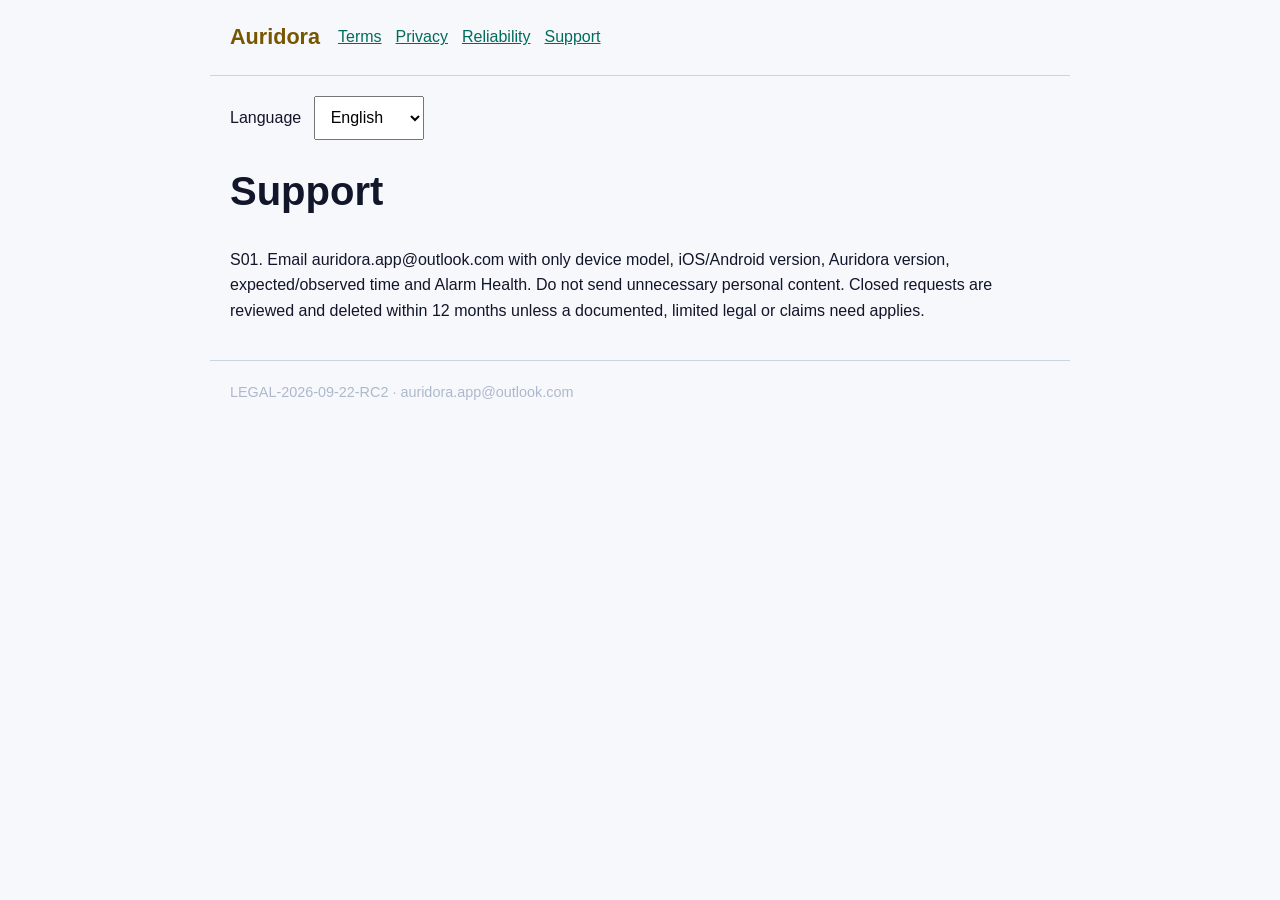
==== support.html @ 26f95356 "Publish Auridora legal policies RC2" ====
<!doctype html>
<html lang="en">
<head>
  <meta charset="utf-8">
  <meta name="viewport" content="width=device-width, initial-scale=1">
  <meta name="color-scheme" content="dark light">
  <title>Auridora — support</title>
  <link rel="stylesheet" href="styles.css">
</head>
<body>
  <header>
    <a class="brand" href="terms.html">Auridora</a>
    <nav aria-label="Legal documents">
      <a href="terms.html">Terms</a>
      <a href="privacy.html">Privacy</a>
      <a href="disclaimer.html">Reliability</a>
      <a href="support.html">Support</a>
    </nav>
  </header>
  <main>
    <label for="language">Language</label>
    <select id="language"><option value="it">Italiano</option><option value="en">English</option><option value="es">Español</option><option value="fr">Français</option><option value="de">Deutsch</option><option value="zh-Hans">简体中文</option><option value="hi">हिन्दी</option></select>
    <article class="legal-copy" data-language="it" lang="it" dir="auto" hidden>
  <h1>Supporto</h1>
  <p>S01. Scrivi a auridora.app@outlook.com indicando solo modello dispositivo, versione iOS&#47;Android, versione Auridora, orario atteso&#47;osservato e Alarm Health. Non inviare contenuti personali non necessari. Le richieste chiuse sono riesaminate ed eliminate entro 12 mesi, salvo necessità legale o di tutela documentata e limitata.</p>
</article>
<article class="legal-copy" data-language="en" lang="en" dir="auto" hidden>
  <h1>Support</h1>
  <p>S01. Email auridora.app@outlook.com with only device model, iOS&#47;Android version, Auridora version, expected&#47;observed time and Alarm Health. Do not send unnecessary personal content. Closed requests are reviewed and deleted within 12 months unless a documented, limited legal or claims need applies.</p>
</article>
<article class="legal-copy" data-language="es" lang="es" dir="auto" hidden>
  <h1>Soporte</h1>
  <p>S01. Escribe a auridora.app@outlook.com indicando solo dispositivo, iOS&#47;Android, versión Auridora, hora esperada&#47;observada y Alarm Health. No envíes contenido personal innecesario. Las solicitudes cerradas se revisan y eliminan en 12 meses salvo necesidad legal o de defensa documentada y limitada.</p>
</article>
<article class="legal-copy" data-language="fr" lang="fr" dir="auto" hidden>
  <h1>Assistance</h1>
  <p>S01. Écrivez à auridora.app@outlook.com avec seulement appareil, iOS&#47;Android, version Auridora, heure attendue&#47;observée et Alarm Health. N’envoyez pas de contenu personnel inutile. Les demandes closes sont revues et supprimées sous 12 mois sauf besoin juridique ou de défense documenté et limité.</p>
</article>
<article class="legal-copy" data-language="de" lang="de" dir="auto" hidden>
  <h1>Support</h1>
  <p>S01. Schreibe an auridora.app@outlook.com nur mit Gerät, iOS&#47;Android, Auridora-Version, erwarteter&#47;beobachteter Zeit und Alarm Health. Keine unnötigen persönlichen Inhalte. Geschlossene Anfragen werden binnen 12 Monaten geprüft und gelöscht, außer bei dokumentiertem, begrenztem Rechts-&#47;Abwehrbedarf.</p>
</article>
<article class="legal-copy" data-language="zh-Hans" lang="zh-Hans" dir="auto" hidden>
  <h1>支持</h1>
  <p>S01. 请发送邮件至 auridora.app@outlook.com，仅提供设备型号、iOS&#47;Android 版本、Auridora 版本、预期&#47;实际时间和 Alarm Health 状态。请勿发送不必要的个人内容。已结案请求将在 12 个月内复核并删除，除非存在有记录且范围受限的法律或权利保护需要。</p>
</article>
<article class="legal-copy" data-language="hi" lang="hi" dir="ltr" hidden>
  <h1>सहायता</h1>
  <p>S01. auridora.app@outlook.com पर केवल डिवाइस, iOS&#47;Android, Auridora संस्करण, अपेक्षित&#47;देखा समय और Alarm Health भेजें। अनावश्यक निजी सामग्री न भेजें। बंद अनुरोध 12 माह में जाँचे और मिटाए जाते हैं, सिवाय दर्ज और सीमित कानूनी&#47;दावा आवश्यकता के।</p>
</article>
  </main>
  <footer>LEGAL-2026-09-22-RC2 · auridora.app@outlook.com</footer>
  <script>
    const supported = ["it","en","es","fr","de","zh-Hans","hi"];
    const query = new URLSearchParams(location.search).get('lang');
    const browser = navigator.language || 'en';
    const initial = supported.includes(query) ? query :
      (supported.includes(browser) ? browser :
      (browser.startsWith('zh') ? 'zh-Hans' :
      (supported.includes(browser.split('-')[0]) ? browser.split('-')[0] : 'en')));
    const select = document.getElementById('language');
    function show(language) {
      document.documentElement.lang = language;
      select.value = language;
      document.querySelectorAll('[data-language]').forEach((article) => {
        article.hidden = article.dataset.language !== language;
      });
      const next = new URL(location.href);
      next.searchParams.set('lang', language);
      history.replaceState(null, '', next);
    }
    select.addEventListener('change', () => show(select.value));
    show(initial);
  </script>
</body>
</html>
---- styles.css ----
:root { color-scheme: dark; font-family: -apple-system, BlinkMacSystemFont, "Segoe UI", sans-serif; background: #080b18; color: #f6f7fb; }
body { margin: 0; line-height: 1.6; }
header, main, footer { max-width: 820px; margin: auto; padding: 20px; }
header { display: flex; flex-wrap: wrap; align-items: center; gap: 18px; border-bottom: 1px solid #27314d; }
.brand { color: #e9c66b; font-size: 1.35rem; font-weight: 700; text-decoration: none; }
nav { display: flex; flex-wrap: wrap; gap: 14px; }
a { color: #8bdac7; }
label { margin-right: 8px; }
select { min-height: 44px; padding: 8px 12px; font: inherit; }
h1 { font-size: clamp(1.8rem, 6vw, 2.5rem); line-height: 1.15; margin-top: 28px; }
p { margin: 1rem 0; }
footer { color: #aeb8cc; border-top: 1px solid #27314d; font-size: .9rem; }
@media (prefers-color-scheme: light) { :root { color-scheme: light; background: #f7f8fc; color: #11162a; } header, footer { border-color: #ccd3e0; } .brand { color: #775600; } a { color: #006c5c; } }
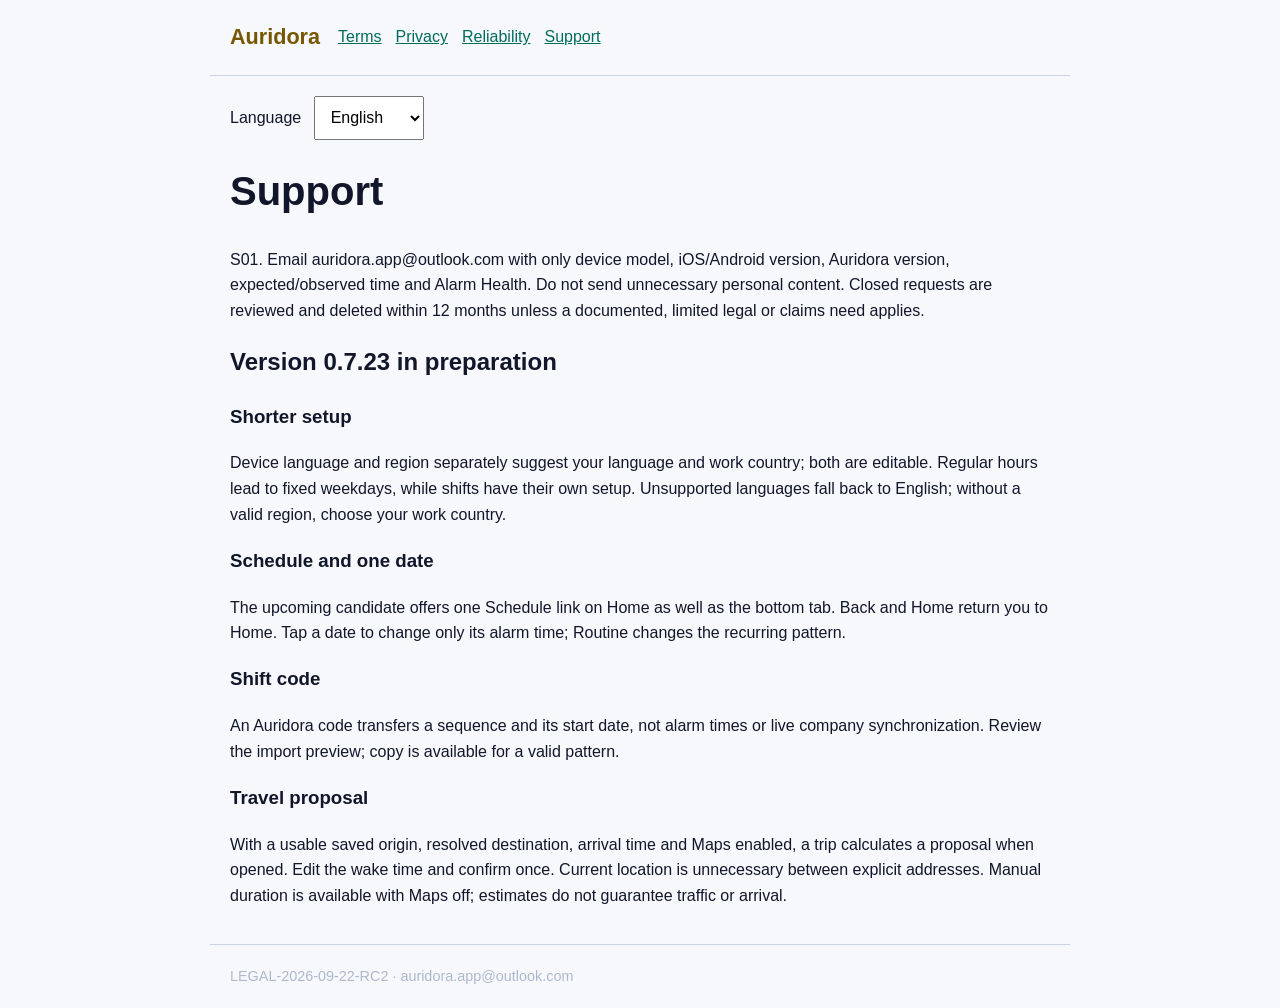
==== commit c12804d0: "docs: add seven-language FAQ for Auridora version in preparation" ====
--- a/support.html
+++ b/support.html
@@ -48,6 +48,14 @@
   <h1>सहायता</h1>
   <p>S01. auridora.app@outlook.com पर केवल डिवाइस, iOS&#47;Android, Auridora संस्करण, अपेक्षित&#47;देखा समय और Alarm Health भेजें। अनावश्यक निजी सामग्री न भेजें। बंद अनुरोध 12 माह में जाँचे और मिटाए जाते हैं, सिवाय दर्ज और सीमित कानूनी&#47;दावा आवश्यकता के।</p>
 </article>
+
+<section class="release-faq" data-language="it" lang="it" hidden><h2>Versione 0.7.23 in preparazione</h2><h3>Configurazione più breve</h3><p>Lingua e Paese di lavoro sono proposti separatamente dal dispositivo e modificabili. Gli orari regolari portano ai giorni fissi; i turni hanno un percorso dedicato. Senza lingua supportata si usa l’inglese; senza regione valida scegli il Paese.</p><h3>Programma e singola giornata</h3><p>La candidata in preparazione offre un solo link al Programma nella Home, oltre alla scheda nella barra inferiore. Freccia indietro e pulsante Home consentono il ritorno. Tocca una data per cambiare solo il suo orario; Routine modifica lo schema ricorrente.</p><h3>Codice turni</h3><p>Il codice Auridora trasferisce una sequenza e la data iniziale, non gli orari delle sveglie né una sincronizzazione aziendale. Controlla l’anteprima prima di applicarlo; puoi copiare uno schema valido.</p><h3>Proposta di viaggio</h3><p>Con origine salvata utilizzabile, destinazione risolta, orario di arrivo e Mappe attive, il viaggio calcola una proposta all’apertura. Puoi modificare la sveglia e confermare una volta. Non serve la posizione corrente fra indirizzi espliciti. Con Mappe disattivate puoi inserire la durata; le stime non garantiscono traffico o puntualità.</p></section>
+<section class="release-faq" data-language="en" lang="en" hidden><h2>Version 0.7.23 in preparation</h2><h3>Shorter setup</h3><p>Device language and region separately suggest your language and work country; both are editable. Regular hours lead to fixed weekdays, while shifts have their own setup. Unsupported languages fall back to English; without a valid region, choose your work country.</p><h3>Schedule and one date</h3><p>The upcoming candidate offers one Schedule link on Home as well as the bottom tab. Back and Home return you to Home. Tap a date to change only its alarm time; Routine changes the recurring pattern.</p><h3>Shift code</h3><p>An Auridora code transfers a sequence and its start date, not alarm times or live company synchronization. Review the import preview; copy is available for a valid pattern.</p><h3>Travel proposal</h3><p>With a usable saved origin, resolved destination, arrival time and Maps enabled, a trip calculates a proposal when opened. Edit the wake time and confirm once. Current location is unnecessary between explicit addresses. Manual duration is available with Maps off; estimates do not guarantee traffic or arrival.</p></section>
+<section class="release-faq" data-language="es" lang="es" hidden><h2>Versión 0.7.23 en preparación</h2><h3>Configuración más breve</h3><p>El idioma y la región del dispositivo proponen por separado el idioma y el país de trabajo; ambos se pueden cambiar. Los horarios regulares llevan a días fijos y los turnos tienen su propio recorrido. Un idioma no compatible usa inglés; sin región válida, elige el país.</p><h3>Programa y una fecha</h3><p>La próxima candidata ofrece un enlace al Programa en Inicio y la pestaña inferior. Atrás e Inicio permiten volver. Toca una fecha para cambiar solo su alarma; Rutina modifica el patrón recurrente.</p><h3>Código de turnos</h3><p>Un código Auridora transfiere una secuencia y su fecha inicial, no horas de alarma ni sincronización empresarial. Revisa la vista previa antes de importar; puedes copiar un patrón válido.</p><h3>Propuesta de viaje</h3><p>Con origen guardado utilizable, destino resuelto, hora de llegada y Mapas activado, el viaje calcula una propuesta al abrirse. Cambia la alarma y confirma una vez. No necesitas ubicación actual entre direcciones explícitas. Con Mapas desactivado puedes introducir duración; las estimaciones no garantizan tráfico ni puntualidad.</p></section>
+<section class="release-faq" data-language="fr" lang="fr" hidden><h2>Version 0.7.23 en préparation</h2><h3>Configuration plus courte</h3><p>La langue et la région de l’appareil proposent séparément la langue et le pays de travail, tous deux modifiables. Les horaires réguliers mènent aux jours fixes ; les postes ont leur propre parcours. Une langue non prise en charge utilise l’anglais ; sans région valide, choisissez le pays.</p><h3>Programme et date unique</h3><p>La prochaine candidate propose un lien Programme dans l’accueil et l’onglet du bas. Retour et Accueil permettent de revenir. Touchez une date pour modifier seulement son alarme ; Routine modifie le schéma récurrent.</p><h3>Code de postes</h3><p>Un code Auridora transfère une séquence et sa date de début, pas les heures d’alarme ni une synchronisation d’entreprise. Vérifiez l’aperçu avant l’importation ; un schéma valide peut être copié.</p><h3>Proposition de trajet</h3><p>Avec une origine enregistrée utilisable, une destination résolue, une heure d’arrivée et Plans activé, le trajet calcule une proposition à l’ouverture. Modifiez le réveil et confirmez une fois. La position actuelle n’est pas nécessaire entre adresses explicites. Une durée manuelle reste possible sans Plans ; les estimations ne garantissent ni trafic ni ponctualité.</p></section>
+<section class="release-faq" data-language="de" lang="de" hidden><h2>Version 0.7.23 in Vorbereitung</h2><h3>Kürzere Einrichtung</h3><p>Gerätesprache und Region schlagen Sprache und Arbeitsland getrennt vor; beide sind änderbar. Regelmäßige Zeiten führen zu festen Wochentagen, Schichten haben einen eigenen Ablauf. Nicht unterstützte Sprachen nutzen Englisch; ohne gültige Region wählst du das Land.</p><h3>Plan und einzelner Tag</h3><p>Der kommende Kandidat bietet einen Plan-Link auf der Startseite sowie den unteren Tab. Zurück und Startseite führen wieder nach Hause. Tippe auf ein Datum, um nur dessen Weckzeit zu ändern; Routine ändert das wiederkehrende Muster.</p><h3>Schichtcode</h3><p>Ein Auridora-Code überträgt eine Folge und ihr Startdatum, keine Weckzeiten oder Unternehmenssynchronisierung. Prüfe die Vorschau vor dem Import; ein gültiges Muster lässt sich kopieren.</p><h3>Reisevorschlag</h3><p>Mit nutzbarem gespeichertem Start, aufgelöstem Ziel, Ankunftszeit und aktivierten Karten wird beim Öffnen ein Vorschlag berechnet. Ändere die Weckzeit und bestätige einmal. Zwischen ausdrücklichen Adressen ist kein aktueller Standort nötig. Ohne Karten ist eine manuelle Dauer möglich; Schätzungen garantieren weder Verkehr noch Pünktlichkeit.</p></section>
+<section class="release-faq" data-language="zh-Hans" lang="zh-Hans" hidden><h2>0.7.23 版本准备中</h2><h3>更简短的设置</h3><p>设备语言和地区分别建议界面语言和工作国家，两者均可修改。固定工作时间直接设置固定工作日，轮班使用单独流程。不支持的语言回退为英语；没有有效地区时请选择工作国家。</p><h3>日程和单个日期</h3><p>准备中的候选版本在首页保留一个日程链接，也可从底部标签进入。返回箭头和首页按钮可返回首页。点击日期只修改该日闹钟，例行设置修改重复模式。</p><h3>班次代码</h3><p>Auridora 代码传输班次序列及开始日期，不包含闹钟时间，也不是公司排班的自动同步。导入前检查预览；有效班次模式可以复制。</p><h3>行程建议</h3><p>已保存的出发地可用、目的地已解析、到达时间已提供且启用地图时，打开行程会计算建议。可修改闹钟并确认一次。两个明确地址之间无需当前位置权限。关闭地图时可输入时长；估算不保证路况或准时到达。</p></section>
+<section class="release-faq" data-language="hi" lang="hi" hidden><h2>संस्करण 0.7.23 तैयारी में</h2><h3>छोटा सेटअप</h3><p>डिवाइस की भाषा और क्षेत्र अलग-अलग भाषा और कार्य देश सुझाते हैं; दोनों बदले जा सकते हैं। नियमित समय के लिए तय कार्यदिवस और शिफ़्ट के लिए अलग प्रक्रिया है। असमर्थित भाषा पर अंग्रेज़ी मिलती है; मान्य क्षेत्र न हो तो देश चुनें।</p><h3>कार्यक्रम और एक दिन</h3><p>आने वाले संस्करण में होम पर कार्यक्रम का एक लिंक और नीचे का टैब है। वापस और होम बटन से लौट सकते हैं। किसी तारीख को छूकर केवल उसका अलार्म समय बदलें; दिनचर्या से दोहराव वाला पैटर्न बदलता है।</p><h3>शिफ़्ट कोड</h3><p>Auridora कोड क्रम और शुरू होने की तारीख भेजता है, अलार्म समय या कंपनी के साथ स्वचालित सिंक नहीं। आयात से पहले पूर्वावलोकन देखें; मान्य पैटर्न कॉपी किया जा सकता है।</p><h3>यात्रा सुझाव</h3><p>उपयोग योग्य सहेजा प्रस्थान, स्पष्ट गंतव्य, आगमन समय और Maps सक्षम होने पर यात्रा खोलते ही सुझाव गणना होती है। समय बदलकर एक बार पुष्टि करें। दो स्पष्ट पतों के बीच वर्तमान स्थान की अनुमति आवश्यक नहीं। Maps बंद हो तो समय स्वयं भरें; अनुमान यातायात या समय पर पहुँचने की गारंटी नहीं हैं।</p></section>
   </main>
   <footer>LEGAL-2026-09-22-RC2 · auridora.app@outlook.com</footer>
   <script>
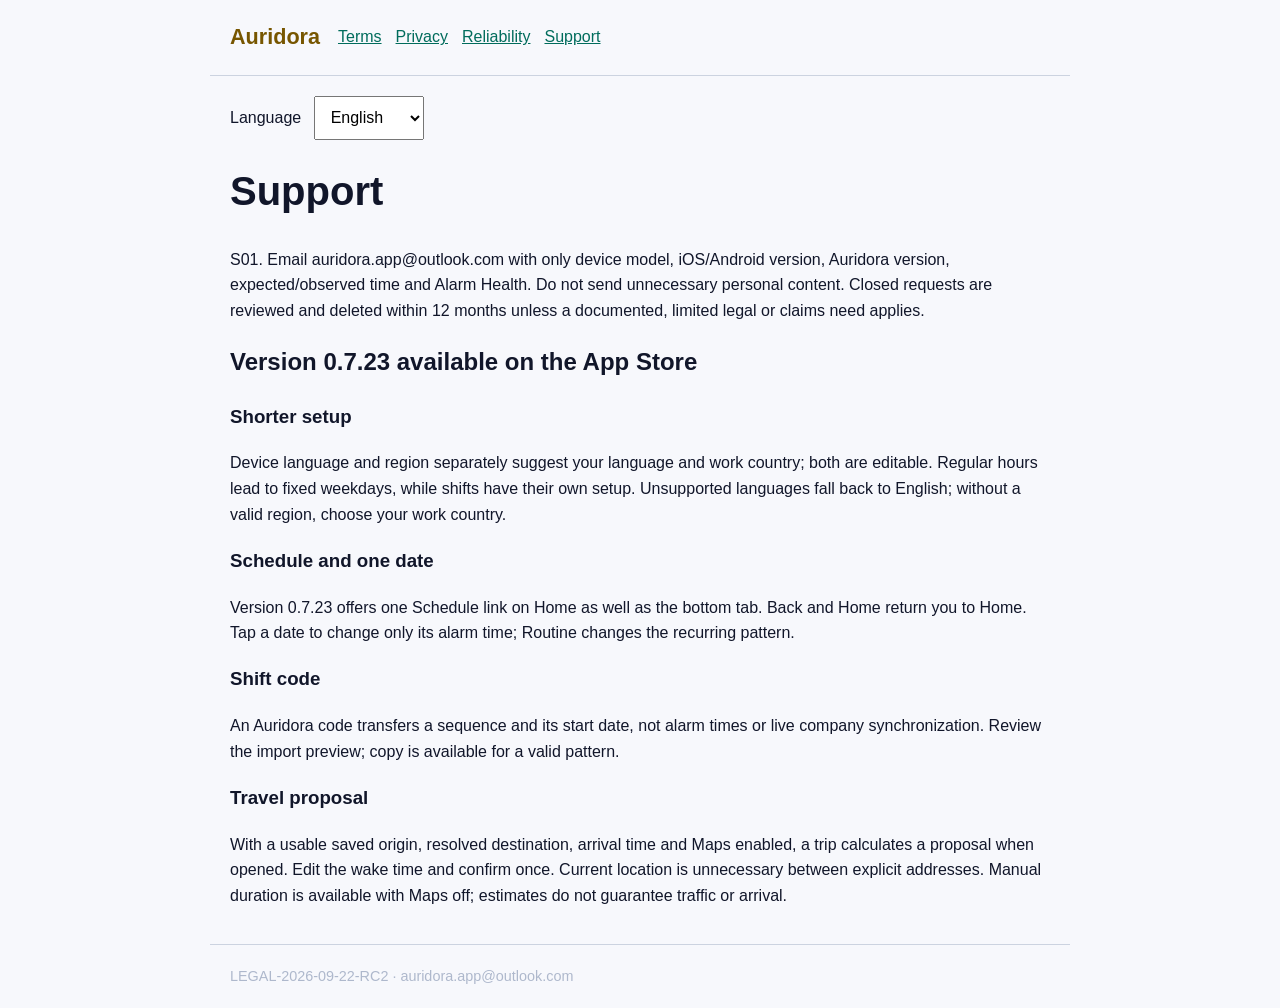
==== commit ffe9d5bf: "docs: publish seven-language FAQ for released Auridora 0.7.23" ====
--- a/support.html
+++ b/support.html
@@ -49,13 +49,13 @@
   <p>S01. auridora.app@outlook.com पर केवल डिवाइस, iOS&#47;Android, Auridora संस्करण, अपेक्षित&#47;देखा समय और Alarm Health भेजें। अनावश्यक निजी सामग्री न भेजें। बंद अनुरोध 12 माह में जाँचे और मिटाए जाते हैं, सिवाय दर्ज और सीमित कानूनी&#47;दावा आवश्यकता के।</p>
 </article>
 
-<section class="release-faq" data-language="it" lang="it" hidden><h2>Versione 0.7.23 in preparazione</h2><h3>Configurazione più breve</h3><p>Lingua e Paese di lavoro sono proposti separatamente dal dispositivo e modificabili. Gli orari regolari portano ai giorni fissi; i turni hanno un percorso dedicato. Senza lingua supportata si usa l’inglese; senza regione valida scegli il Paese.</p><h3>Programma e singola giornata</h3><p>La candidata in preparazione offre un solo link al Programma nella Home, oltre alla scheda nella barra inferiore. Freccia indietro e pulsante Home consentono il ritorno. Tocca una data per cambiare solo il suo orario; Routine modifica lo schema ricorrente.</p><h3>Codice turni</h3><p>Il codice Auridora trasferisce una sequenza e la data iniziale, non gli orari delle sveglie né una sincronizzazione aziendale. Controlla l’anteprima prima di applicarlo; puoi copiare uno schema valido.</p><h3>Proposta di viaggio</h3><p>Con origine salvata utilizzabile, destinazione risolta, orario di arrivo e Mappe attive, il viaggio calcola una proposta all’apertura. Puoi modificare la sveglia e confermare una volta. Non serve la posizione corrente fra indirizzi espliciti. Con Mappe disattivate puoi inserire la durata; le stime non garantiscono traffico o puntualità.</p></section>
-<section class="release-faq" data-language="en" lang="en" hidden><h2>Version 0.7.23 in preparation</h2><h3>Shorter setup</h3><p>Device language and region separately suggest your language and work country; both are editable. Regular hours lead to fixed weekdays, while shifts have their own setup. Unsupported languages fall back to English; without a valid region, choose your work country.</p><h3>Schedule and one date</h3><p>The upcoming candidate offers one Schedule link on Home as well as the bottom tab. Back and Home return you to Home. Tap a date to change only its alarm time; Routine changes the recurring pattern.</p><h3>Shift code</h3><p>An Auridora code transfers a sequence and its start date, not alarm times or live company synchronization. Review the import preview; copy is available for a valid pattern.</p><h3>Travel proposal</h3><p>With a usable saved origin, resolved destination, arrival time and Maps enabled, a trip calculates a proposal when opened. Edit the wake time and confirm once. Current location is unnecessary between explicit addresses. Manual duration is available with Maps off; estimates do not guarantee traffic or arrival.</p></section>
-<section class="release-faq" data-language="es" lang="es" hidden><h2>Versión 0.7.23 en preparación</h2><h3>Configuración más breve</h3><p>El idioma y la región del dispositivo proponen por separado el idioma y el país de trabajo; ambos se pueden cambiar. Los horarios regulares llevan a días fijos y los turnos tienen su propio recorrido. Un idioma no compatible usa inglés; sin región válida, elige el país.</p><h3>Programa y una fecha</h3><p>La próxima candidata ofrece un enlace al Programa en Inicio y la pestaña inferior. Atrás e Inicio permiten volver. Toca una fecha para cambiar solo su alarma; Rutina modifica el patrón recurrente.</p><h3>Código de turnos</h3><p>Un código Auridora transfiere una secuencia y su fecha inicial, no horas de alarma ni sincronización empresarial. Revisa la vista previa antes de importar; puedes copiar un patrón válido.</p><h3>Propuesta de viaje</h3><p>Con origen guardado utilizable, destino resuelto, hora de llegada y Mapas activado, el viaje calcula una propuesta al abrirse. Cambia la alarma y confirma una vez. No necesitas ubicación actual entre direcciones explícitas. Con Mapas desactivado puedes introducir duración; las estimaciones no garantizan tráfico ni puntualidad.</p></section>
-<section class="release-faq" data-language="fr" lang="fr" hidden><h2>Version 0.7.23 en préparation</h2><h3>Configuration plus courte</h3><p>La langue et la région de l’appareil proposent séparément la langue et le pays de travail, tous deux modifiables. Les horaires réguliers mènent aux jours fixes ; les postes ont leur propre parcours. Une langue non prise en charge utilise l’anglais ; sans région valide, choisissez le pays.</p><h3>Programme et date unique</h3><p>La prochaine candidate propose un lien Programme dans l’accueil et l’onglet du bas. Retour et Accueil permettent de revenir. Touchez une date pour modifier seulement son alarme ; Routine modifie le schéma récurrent.</p><h3>Code de postes</h3><p>Un code Auridora transfère une séquence et sa date de début, pas les heures d’alarme ni une synchronisation d’entreprise. Vérifiez l’aperçu avant l’importation ; un schéma valide peut être copié.</p><h3>Proposition de trajet</h3><p>Avec une origine enregistrée utilisable, une destination résolue, une heure d’arrivée et Plans activé, le trajet calcule une proposition à l’ouverture. Modifiez le réveil et confirmez une fois. La position actuelle n’est pas nécessaire entre adresses explicites. Une durée manuelle reste possible sans Plans ; les estimations ne garantissent ni trafic ni ponctualité.</p></section>
-<section class="release-faq" data-language="de" lang="de" hidden><h2>Version 0.7.23 in Vorbereitung</h2><h3>Kürzere Einrichtung</h3><p>Gerätesprache und Region schlagen Sprache und Arbeitsland getrennt vor; beide sind änderbar. Regelmäßige Zeiten führen zu festen Wochentagen, Schichten haben einen eigenen Ablauf. Nicht unterstützte Sprachen nutzen Englisch; ohne gültige Region wählst du das Land.</p><h3>Plan und einzelner Tag</h3><p>Der kommende Kandidat bietet einen Plan-Link auf der Startseite sowie den unteren Tab. Zurück und Startseite führen wieder nach Hause. Tippe auf ein Datum, um nur dessen Weckzeit zu ändern; Routine ändert das wiederkehrende Muster.</p><h3>Schichtcode</h3><p>Ein Auridora-Code überträgt eine Folge und ihr Startdatum, keine Weckzeiten oder Unternehmenssynchronisierung. Prüfe die Vorschau vor dem Import; ein gültiges Muster lässt sich kopieren.</p><h3>Reisevorschlag</h3><p>Mit nutzbarem gespeichertem Start, aufgelöstem Ziel, Ankunftszeit und aktivierten Karten wird beim Öffnen ein Vorschlag berechnet. Ändere die Weckzeit und bestätige einmal. Zwischen ausdrücklichen Adressen ist kein aktueller Standort nötig. Ohne Karten ist eine manuelle Dauer möglich; Schätzungen garantieren weder Verkehr noch Pünktlichkeit.</p></section>
-<section class="release-faq" data-language="zh-Hans" lang="zh-Hans" hidden><h2>0.7.23 版本准备中</h2><h3>更简短的设置</h3><p>设备语言和地区分别建议界面语言和工作国家，两者均可修改。固定工作时间直接设置固定工作日，轮班使用单独流程。不支持的语言回退为英语；没有有效地区时请选择工作国家。</p><h3>日程和单个日期</h3><p>准备中的候选版本在首页保留一个日程链接，也可从底部标签进入。返回箭头和首页按钮可返回首页。点击日期只修改该日闹钟，例行设置修改重复模式。</p><h3>班次代码</h3><p>Auridora 代码传输班次序列及开始日期，不包含闹钟时间，也不是公司排班的自动同步。导入前检查预览；有效班次模式可以复制。</p><h3>行程建议</h3><p>已保存的出发地可用、目的地已解析、到达时间已提供且启用地图时，打开行程会计算建议。可修改闹钟并确认一次。两个明确地址之间无需当前位置权限。关闭地图时可输入时长；估算不保证路况或准时到达。</p></section>
-<section class="release-faq" data-language="hi" lang="hi" hidden><h2>संस्करण 0.7.23 तैयारी में</h2><h3>छोटा सेटअप</h3><p>डिवाइस की भाषा और क्षेत्र अलग-अलग भाषा और कार्य देश सुझाते हैं; दोनों बदले जा सकते हैं। नियमित समय के लिए तय कार्यदिवस और शिफ़्ट के लिए अलग प्रक्रिया है। असमर्थित भाषा पर अंग्रेज़ी मिलती है; मान्य क्षेत्र न हो तो देश चुनें।</p><h3>कार्यक्रम और एक दिन</h3><p>आने वाले संस्करण में होम पर कार्यक्रम का एक लिंक और नीचे का टैब है। वापस और होम बटन से लौट सकते हैं। किसी तारीख को छूकर केवल उसका अलार्म समय बदलें; दिनचर्या से दोहराव वाला पैटर्न बदलता है।</p><h3>शिफ़्ट कोड</h3><p>Auridora कोड क्रम और शुरू होने की तारीख भेजता है, अलार्म समय या कंपनी के साथ स्वचालित सिंक नहीं। आयात से पहले पूर्वावलोकन देखें; मान्य पैटर्न कॉपी किया जा सकता है।</p><h3>यात्रा सुझाव</h3><p>उपयोग योग्य सहेजा प्रस्थान, स्पष्ट गंतव्य, आगमन समय और Maps सक्षम होने पर यात्रा खोलते ही सुझाव गणना होती है। समय बदलकर एक बार पुष्टि करें। दो स्पष्ट पतों के बीच वर्तमान स्थान की अनुमति आवश्यक नहीं। Maps बंद हो तो समय स्वयं भरें; अनुमान यातायात या समय पर पहुँचने की गारंटी नहीं हैं।</p></section>
+<section class="release-faq" data-language="it" lang="it" hidden><h2>Versione 0.7.23 disponibile su App Store</h2><h3>Configurazione più breve</h3><p>Lingua e Paese di lavoro sono proposti separatamente dal dispositivo e modificabili. Gli orari regolari portano ai giorni fissi; i turni hanno un percorso dedicato. Senza lingua supportata si usa l’inglese; senza regione valida scegli il Paese.</p><h3>Programma e singola giornata</h3><p>La versione 0.7.23 offre un solo link al Programma nella Home, oltre alla scheda nella barra inferiore. Freccia indietro e pulsante Home consentono il ritorno. Tocca una data per cambiare solo il suo orario; Routine modifica lo schema ricorrente.</p><h3>Codice turni</h3><p>Il codice Auridora trasferisce una sequenza e la data iniziale, non gli orari delle sveglie né una sincronizzazione aziendale. Controlla l’anteprima prima di applicarlo; puoi copiare uno schema valido.</p><h3>Proposta di viaggio</h3><p>Con origine salvata utilizzabile, destinazione risolta, orario di arrivo e Mappe attive, il viaggio calcola una proposta all’apertura. Puoi modificare la sveglia e confermare una volta. Non serve la posizione corrente fra indirizzi espliciti. Con Mappe disattivate puoi inserire la durata; le stime non garantiscono traffico o puntualità.</p></section>
+<section class="release-faq" data-language="en" lang="en" hidden><h2>Version 0.7.23 available on the App Store</h2><h3>Shorter setup</h3><p>Device language and region separately suggest your language and work country; both are editable. Regular hours lead to fixed weekdays, while shifts have their own setup. Unsupported languages fall back to English; without a valid region, choose your work country.</p><h3>Schedule and one date</h3><p>Version 0.7.23 offers one Schedule link on Home as well as the bottom tab. Back and Home return you to Home. Tap a date to change only its alarm time; Routine changes the recurring pattern.</p><h3>Shift code</h3><p>An Auridora code transfers a sequence and its start date, not alarm times or live company synchronization. Review the import preview; copy is available for a valid pattern.</p><h3>Travel proposal</h3><p>With a usable saved origin, resolved destination, arrival time and Maps enabled, a trip calculates a proposal when opened. Edit the wake time and confirm once. Current location is unnecessary between explicit addresses. Manual duration is available with Maps off; estimates do not guarantee traffic or arrival.</p></section>
+<section class="release-faq" data-language="es" lang="es" hidden><h2>Versión 0.7.23 disponible en App Store</h2><h3>Configuración más breve</h3><p>El idioma y la región del dispositivo proponen por separado el idioma y el país de trabajo; ambos se pueden cambiar. Los horarios regulares llevan a días fijos y los turnos tienen su propio recorrido. Un idioma no compatible usa inglés; sin región válida, elige el país.</p><h3>Programa y una fecha</h3><p>La versión 0.7.23 ofrece un enlace al Programa en Inicio y la pestaña inferior. Atrás e Inicio permiten volver. Toca una fecha para cambiar solo su alarma; Rutina modifica el patrón recurrente.</p><h3>Código de turnos</h3><p>Un código Auridora transfiere una secuencia y su fecha inicial, no horas de alarma ni sincronización empresarial. Revisa la vista previa antes de importar; puedes copiar un patrón válido.</p><h3>Propuesta de viaje</h3><p>Con origen guardado utilizable, destino resuelto, hora de llegada y Mapas activado, el viaje calcula una propuesta al abrirse. Cambia la alarma y confirma una vez. No necesitas ubicación actual entre direcciones explícitas. Con Mapas desactivado puedes introducir duración; las estimaciones no garantizan tráfico ni puntualidad.</p></section>
+<section class="release-faq" data-language="fr" lang="fr" hidden><h2>Version 0.7.23 disponible sur l’App Store</h2><h3>Configuration plus courte</h3><p>La langue et la région de l’appareil proposent séparément la langue et le pays de travail, tous deux modifiables. Les horaires réguliers mènent aux jours fixes ; les postes ont leur propre parcours. Une langue non prise en charge utilise l’anglais ; sans région valide, choisissez le pays.</p><h3>Programme et date unique</h3><p>La version 0.7.23 propose un lien Programme dans l’accueil et l’onglet du bas. Retour et Accueil permettent de revenir. Touchez une date pour modifier seulement son alarme ; Routine modifie le schéma récurrent.</p><h3>Code de postes</h3><p>Un code Auridora transfère une séquence et sa date de début, pas les heures d’alarme ni une synchronisation d’entreprise. Vérifiez l’aperçu avant l’importation ; un schéma valide peut être copié.</p><h3>Proposition de trajet</h3><p>Avec une origine enregistrée utilisable, une destination résolue, une heure d’arrivée et Plans activé, le trajet calcule une proposition à l’ouverture. Modifiez le réveil et confirmez une fois. La position actuelle n’est pas nécessaire entre adresses explicites. Une durée manuelle reste possible sans Plans ; les estimations ne garantissent ni trafic ni ponctualité.</p></section>
+<section class="release-faq" data-language="de" lang="de" hidden><h2>Version 0.7.23 im App Store verfügbar</h2><h3>Kürzere Einrichtung</h3><p>Gerätesprache und Region schlagen Sprache und Arbeitsland getrennt vor; beide sind änderbar. Regelmäßige Zeiten führen zu festen Wochentagen, Schichten haben einen eigenen Ablauf. Nicht unterstützte Sprachen nutzen Englisch; ohne gültige Region wählst du das Land.</p><h3>Plan und einzelner Tag</h3><p>Version 0.7.23 bietet einen Plan-Link auf der Startseite sowie den unteren Tab. Zurück und Startseite führen wieder nach Hause. Tippe auf ein Datum, um nur dessen Weckzeit zu ändern; Routine ändert das wiederkehrende Muster.</p><h3>Schichtcode</h3><p>Ein Auridora-Code überträgt eine Folge und ihr Startdatum, keine Weckzeiten oder Unternehmenssynchronisierung. Prüfe die Vorschau vor dem Import; ein gültiges Muster lässt sich kopieren.</p><h3>Reisevorschlag</h3><p>Mit nutzbarem gespeichertem Start, aufgelöstem Ziel, Ankunftszeit und aktivierten Karten wird beim Öffnen ein Vorschlag berechnet. Ändere die Weckzeit und bestätige einmal. Zwischen ausdrücklichen Adressen ist kein aktueller Standort nötig. Ohne Karten ist eine manuelle Dauer möglich; Schätzungen garantieren weder Verkehr noch Pünktlichkeit.</p></section>
+<section class="release-faq" data-language="zh-Hans" lang="zh-Hans" hidden><h2>0.7.23 版本已在 App Store 上架</h2><h3>更简短的设置</h3><p>设备语言和地区分别建议界面语言和工作国家，两者均可修改。固定工作时间直接设置固定工作日，轮班使用单独流程。不支持的语言回退为英语；没有有效地区时请选择工作国家。</p><h3>日程和单个日期</h3><p>0.7.23 版本在首页保留一个日程链接，也可从底部标签进入。返回箭头和首页按钮可返回首页。点击日期只修改该日闹钟，例行设置修改重复模式。</p><h3>班次代码</h3><p>Auridora 代码传输班次序列及开始日期，不包含闹钟时间，也不是公司排班的自动同步。导入前检查预览；有效班次模式可以复制。</p><h3>行程建议</h3><p>已保存的出发地可用、目的地已解析、到达时间已提供且启用地图时，打开行程会计算建议。可修改闹钟并确认一次。两个明确地址之间无需当前位置权限。关闭地图时可输入时长；估算不保证路况或准时到达。</p></section>
+<section class="release-faq" data-language="hi" lang="hi" hidden><h2>संस्करण 0.7.23 App Store पर उपलब्ध है</h2><h3>छोटा सेटअप</h3><p>डिवाइस की भाषा और क्षेत्र अलग-अलग भाषा और कार्य देश सुझाते हैं; दोनों बदले जा सकते हैं। नियमित समय के लिए तय कार्यदिवस और शिफ़्ट के लिए अलग प्रक्रिया है। असमर्थित भाषा पर अंग्रेज़ी मिलती है; मान्य क्षेत्र न हो तो देश चुनें।</p><h3>कार्यक्रम और एक दिन</h3><p>संस्करण 0.7.23 में होम पर कार्यक्रम का एक लिंक और नीचे का टैब है। वापस और होम बटन से लौट सकते हैं। किसी तारीख को छूकर केवल उसका अलार्म समय बदलें; दिनचर्या से दोहराव वाला पैटर्न बदलता है।</p><h3>शिफ़्ट कोड</h3><p>Auridora कोड क्रम और शुरू होने की तारीख भेजता है, अलार्म समय या कंपनी के साथ स्वचालित सिंक नहीं। आयात से पहले पूर्वावलोकन देखें; मान्य पैटर्न कॉपी किया जा सकता है।</p><h3>यात्रा सुझाव</h3><p>उपयोग योग्य सहेजा प्रस्थान, स्पष्ट गंतव्य, आगमन समय और Maps सक्षम होने पर यात्रा खोलते ही सुझाव गणना होती है। समय बदलकर एक बार पुष्टि करें। दो स्पष्ट पतों के बीच वर्तमान स्थान की अनुमति आवश्यक नहीं। Maps बंद हो तो समय स्वयं भरें; अनुमान यातायात या समय पर पहुँचने की गारंटी नहीं हैं।</p></section>
   </main>
   <footer>LEGAL-2026-09-22-RC2 · auridora.app@outlook.com</footer>
   <script>
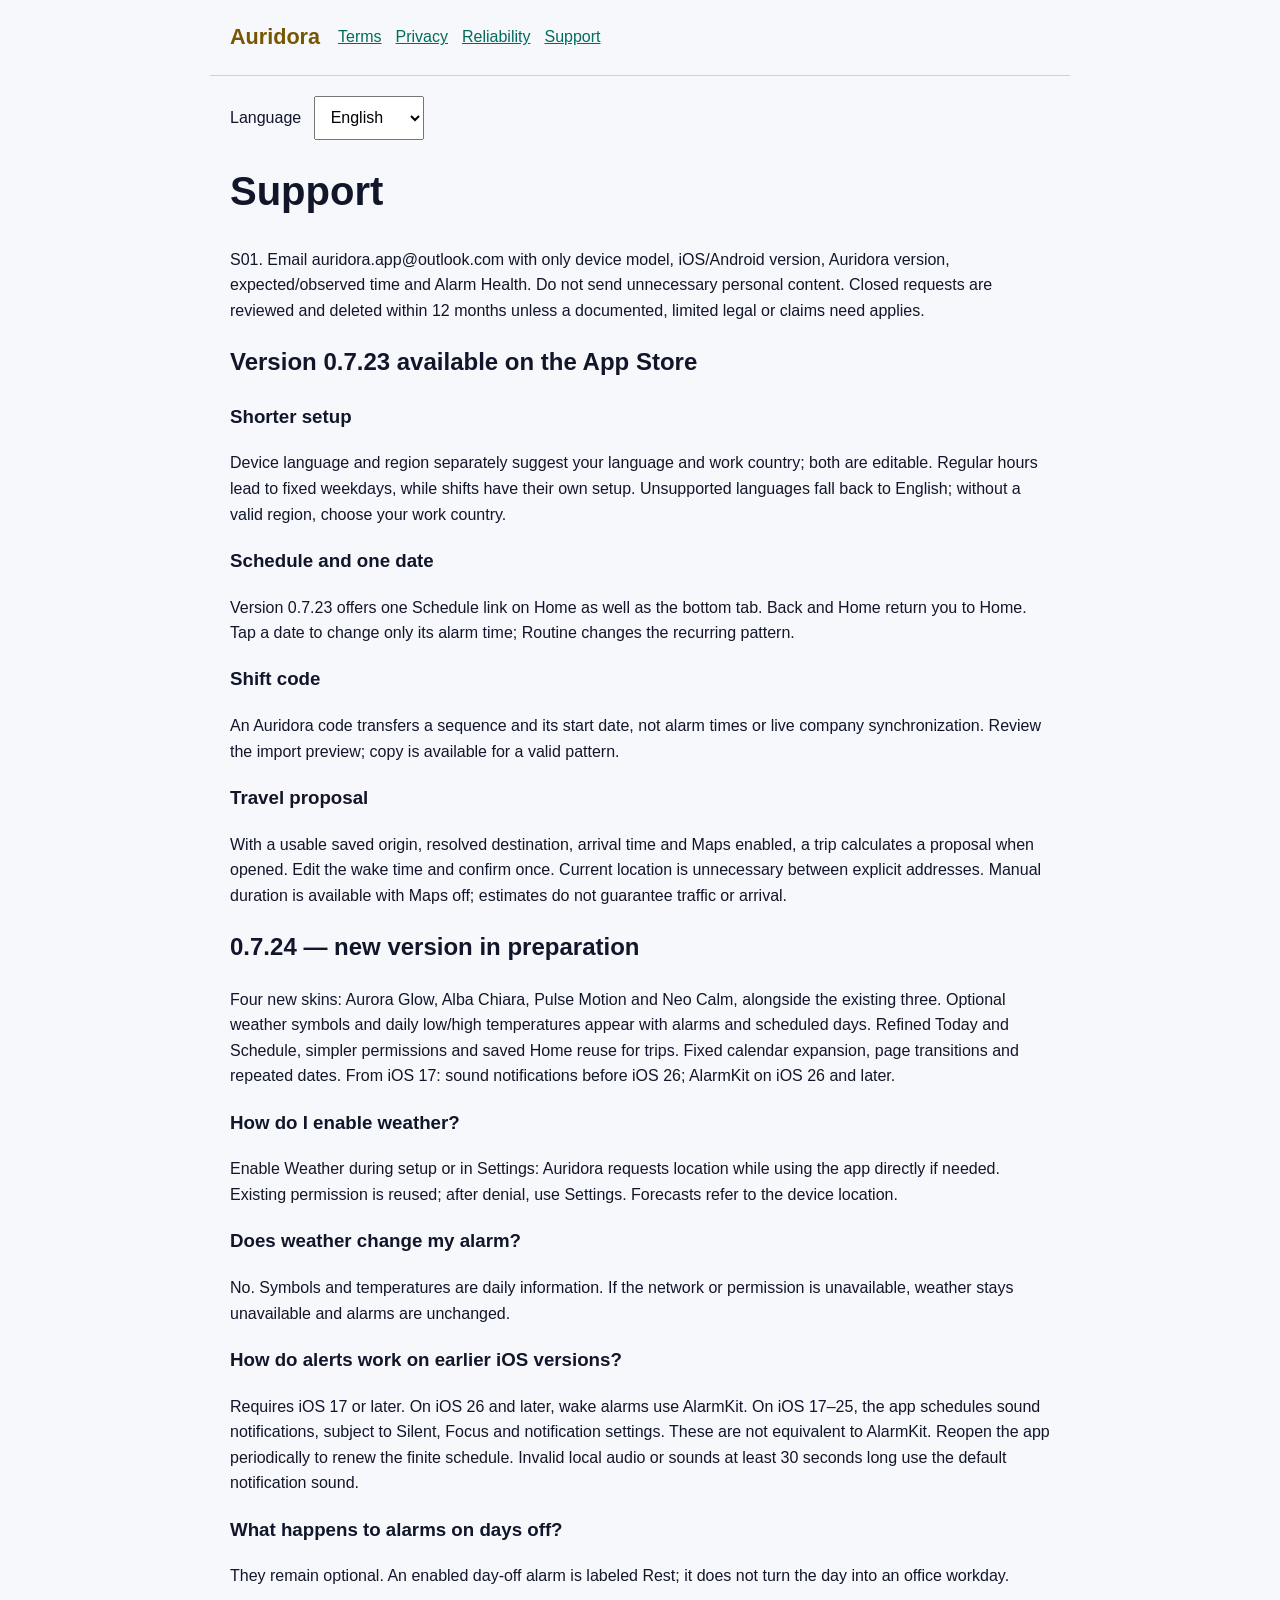
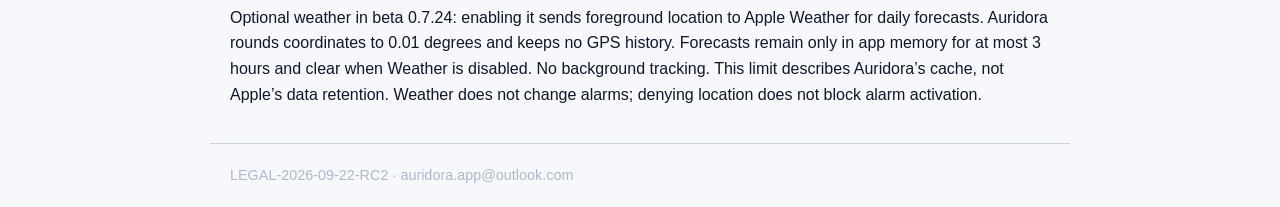
==== commit c6ac2618: "Explain upcoming 0.7.24 skins, optional weather and notification limits in seven languages" ====
--- a/support.html
+++ b/support.html
@@ -56,7 +56,16 @@
 <section class="release-faq" data-language="de" lang="de" hidden><h2>Version 0.7.23 im App Store verfügbar</h2><h3>Kürzere Einrichtung</h3><p>Gerätesprache und Region schlagen Sprache und Arbeitsland getrennt vor; beide sind änderbar. Regelmäßige Zeiten führen zu festen Wochentagen, Schichten haben einen eigenen Ablauf. Nicht unterstützte Sprachen nutzen Englisch; ohne gültige Region wählst du das Land.</p><h3>Plan und einzelner Tag</h3><p>Version 0.7.23 bietet einen Plan-Link auf der Startseite sowie den unteren Tab. Zurück und Startseite führen wieder nach Hause. Tippe auf ein Datum, um nur dessen Weckzeit zu ändern; Routine ändert das wiederkehrende Muster.</p><h3>Schichtcode</h3><p>Ein Auridora-Code überträgt eine Folge und ihr Startdatum, keine Weckzeiten oder Unternehmenssynchronisierung. Prüfe die Vorschau vor dem Import; ein gültiges Muster lässt sich kopieren.</p><h3>Reisevorschlag</h3><p>Mit nutzbarem gespeichertem Start, aufgelöstem Ziel, Ankunftszeit und aktivierten Karten wird beim Öffnen ein Vorschlag berechnet. Ändere die Weckzeit und bestätige einmal. Zwischen ausdrücklichen Adressen ist kein aktueller Standort nötig. Ohne Karten ist eine manuelle Dauer möglich; Schätzungen garantieren weder Verkehr noch Pünktlichkeit.</p></section>
 <section class="release-faq" data-language="zh-Hans" lang="zh-Hans" hidden><h2>0.7.23 版本已在 App Store 上架</h2><h3>更简短的设置</h3><p>设备语言和地区分别建议界面语言和工作国家，两者均可修改。固定工作时间直接设置固定工作日，轮班使用单独流程。不支持的语言回退为英语；没有有效地区时请选择工作国家。</p><h3>日程和单个日期</h3><p>0.7.23 版本在首页保留一个日程链接，也可从底部标签进入。返回箭头和首页按钮可返回首页。点击日期只修改该日闹钟，例行设置修改重复模式。</p><h3>班次代码</h3><p>Auridora 代码传输班次序列及开始日期，不包含闹钟时间，也不是公司排班的自动同步。导入前检查预览；有效班次模式可以复制。</p><h3>行程建议</h3><p>已保存的出发地可用、目的地已解析、到达时间已提供且启用地图时，打开行程会计算建议。可修改闹钟并确认一次。两个明确地址之间无需当前位置权限。关闭地图时可输入时长；估算不保证路况或准时到达。</p></section>
 <section class="release-faq" data-language="hi" lang="hi" hidden><h2>संस्करण 0.7.23 App Store पर उपलब्ध है</h2><h3>छोटा सेटअप</h3><p>डिवाइस की भाषा और क्षेत्र अलग-अलग भाषा और कार्य देश सुझाते हैं; दोनों बदले जा सकते हैं। नियमित समय के लिए तय कार्यदिवस और शिफ़्ट के लिए अलग प्रक्रिया है। असमर्थित भाषा पर अंग्रेज़ी मिलती है; मान्य क्षेत्र न हो तो देश चुनें।</p><h3>कार्यक्रम और एक दिन</h3><p>संस्करण 0.7.23 में होम पर कार्यक्रम का एक लिंक और नीचे का टैब है। वापस और होम बटन से लौट सकते हैं। किसी तारीख को छूकर केवल उसका अलार्म समय बदलें; दिनचर्या से दोहराव वाला पैटर्न बदलता है।</p><h3>शिफ़्ट कोड</h3><p>Auridora कोड क्रम और शुरू होने की तारीख भेजता है, अलार्म समय या कंपनी के साथ स्वचालित सिंक नहीं। आयात से पहले पूर्वावलोकन देखें; मान्य पैटर्न कॉपी किया जा सकता है।</p><h3>यात्रा सुझाव</h3><p>उपयोग योग्य सहेजा प्रस्थान, स्पष्ट गंतव्य, आगमन समय और Maps सक्षम होने पर यात्रा खोलते ही सुझाव गणना होती है। समय बदलकर एक बार पुष्टि करें। दो स्पष्ट पतों के बीच वर्तमान स्थान की अनुमति आवश्यक नहीं। Maps बंद हो तो समय स्वयं भरें; अनुमान यातायात या समय पर पहुँचने की गारंटी नहीं हैं।</p></section>
-  </main>
+  <!-- AURIDORA024 START -->
+<section class="release024" data-language="en" lang="en" hidden><h2>0.7.24 — new version in preparation</h2><p>Four new skins: Aurora Glow, Alba Chiara, Pulse Motion and Neo Calm, alongside the existing three. Optional weather symbols and daily low/high temperatures appear with alarms and scheduled days. Refined Today and Schedule, simpler permissions and saved Home reuse for trips. Fixed calendar expansion, page transitions and repeated dates. From iOS 17: sound notifications before iOS 26; AlarmKit on iOS 26 and later.</p><h3>How do I enable weather?</h3><p>Enable Weather during setup or in Settings: Auridora requests location while using the app directly if needed. Existing permission is reused; after denial, use Settings. Forecasts refer to the device location.</p><h3>Does weather change my alarm?</h3><p>No. Symbols and temperatures are daily information. If the network or permission is unavailable, weather stays unavailable and alarms are unchanged.</p><h3>How do alerts work on earlier iOS versions?</h3><p>Requires iOS 17 or later. On iOS 26 and later, wake alarms use AlarmKit. On iOS 17–25, the app schedules sound notifications, subject to Silent, Focus and notification settings. These are not equivalent to AlarmKit. Reopen the app periodically to renew the finite schedule. Invalid local audio or sounds at least 30 seconds long use the default notification sound.</p><h3>What happens to alarms on days off?</h3><p>They remain optional. An enabled day-off alarm is labeled Rest; it does not turn the day into an office workday.</p><p>Optional weather in beta 0.7.24: enabling it sends foreground location to Apple Weather for daily forecasts. Auridora rounds coordinates to 0.01 degrees and keeps no GPS history. Forecasts remain only in app memory for at most 3 hours and clear when Weather is disabled. No background tracking. This limit describes Auridora’s cache, not Apple’s data retention. Weather does not change alarms; denying location does not block alarm activation.</p></section>
+<section class="release024" data-language="it" lang="it" hidden><h2>0.7.24 — nuova versione in preparazione</h2><p>Quattro nuove skin: Aurora Glow, Alba Chiara, Pulse Motion e Neo Calm, insieme alle tre già presenti. Meteo facoltativo con simbolo, minima e massima nella sveglia e nelle giornate. Home e Programma più armonici, consensi più rapidi e Casa riutilizzata nei viaggi. Corretti apertura dei calendari, transizioni e data duplicata. Da iOS 17: notifiche sonore sui sistemi precedenti a iOS 26; da iOS 26: AlarmKit.</p><h3>Come attivo il meteo?</h3><p>Attiva Meteo nell’onboarding o nelle Impostazioni: se necessario, Auridora richiede subito la posizione durante l’uso. Un permesso già concesso viene riutilizzato; dopo un rifiuto si apre Impostazioni. Le previsioni riguardano la posizione del dispositivo.</p><h3>Il meteo cambia la sveglia?</h3><p>No. Simbolo e temperature sono informazioni giornaliere. Se mancano rete o autorizzazione, il meteo resta non disponibile e gli allarmi non cambiano.</p><h3>Come funzionano gli avvisi sulle versioni precedenti di iOS?</h3><p>Richiede iOS 17 o successivo. Su iOS 26 e successivi le sveglie usano AlarmKit. Su iOS 17–25 vengono programmate notifiche sonore, soggette a Silenzioso, Full immersion e impostazioni delle notifiche. Non sono equivalenti ad AlarmKit. Apri periodicamente l’app per rinnovare la programmazione finita. Audio locale non valido o di almeno 30 secondi usa il suono di notifica predefinito.</p><h3>Cosa accade alla sveglia dei giorni di riposo?</h3><p>Resta facoltativa. Quando è attiva, la giornata è indicata come Riposo, senza trasformarla in un giorno di ufficio.</p><p>Meteo facoltativo nella beta 0.7.24: attivandolo, la posizione durante l’uso viene inviata ad Apple Weather per ottenere previsioni giornaliere. Auridora arrotonda le coordinate a 0,01 gradi; non conserva una cronologia GPS. Le previsioni restano soltanto nella memoria dell’app per un massimo di 3 ore e vengono eliminate disattivando Meteo. Nessun tracciamento in background. Questo limite descrive la cache di Auridora, non la conservazione dei dati da parte di Apple. Il meteo non cambia gli allarmi; rifiutare la posizione non blocca l’attivazione delle sveglie.</p></section>
+<section class="release024" data-language="de" lang="de" hidden><h2>0.7.24 — neue Version in Vorbereitung</h2><p>Vier neue Designs: Aurora Glow, Alba Chiara, Pulse Motion und Neo Calm ergänzen die bisherigen drei. Optionales Wetter mit Symbol und Tagesminimum/-maximum bei Weckern und Tagen. Klarere Heute- und Planansicht, einfachere Berechtigungen und gespeichertes Zuhause für Reisen. Kalenderöffnung, Übergänge und doppelte Datumsangaben korrigiert. Ab iOS 17: Tonmitteilungen vor iOS 26; AlarmKit ab iOS 26.</p><h3>Wie aktiviere ich das Wetter?</h3><p>Aktiviere Wetter bei der Einrichtung oder in den Einstellungen: Falls nötig, wird der Standortzugriff während der Nutzung direkt angefordert. Erteilte Rechte werden wiederverwendet; nach Ablehnung öffne Einstellungen. Vorhersagen gelten für den Gerätestandort.</p><h3>Ändert das Wetter meinen Wecker?</h3><p>Nein. Symbole und Temperaturen sind Tagesinformationen. Ohne Netz oder Berechtigung ist das Wetter nicht verfügbar; Wecker bleiben unverändert.</p><h3>Wie funktionieren Hinweise unter älteren iOS-Versionen?</h3><p>Erfordert iOS 17 oder neuer. Ab iOS 26 verwenden Wecker AlarmKit. Auf iOS 17–25 werden Tonmitteilungen geplant; Stummmodus, Fokus und Mitteilungseinstellungen gelten. Sie sind nicht mit AlarmKit gleichzusetzen. Öffne die App regelmäßig, um den begrenzten Plan zu erneuern. Ungültige lokale Audiodateien oder solche ab 30 Sekunden verwenden den Standard-Mitteilungston.</p><h3>Was passiert mit Weckern an freien Tagen?</h3><p>Sie bleiben optional. Ein aktivierter Wecker an einem freien Tag wird als Ruhe angezeigt und macht daraus keinen Bürotag.</p><p>Optionales Wetter in Beta 0.7.24: Die Aktivierung sendet den Standort während der Nutzung für Tagesvorhersagen an Apple Weather. Auridora rundet Koordinaten auf 0,01 Grad und speichert keinen GPS-Verlauf. Vorhersagen bleiben höchstens 3 Stunden im App-Arbeitsspeicher und werden beim Abschalten gelöscht. Kein Hintergrundtracking. Diese Grenze betrifft Auridoras Cache, nicht Apples Datenspeicherung. Wetter ändert keine Wecker; ein abgelehnter Standortzugriff blockiert deren Aktivierung nicht.</p></section>
+<section class="release024" data-language="fr" lang="fr" hidden><h2>0.7.24 — nouvelle version en préparation</h2><p>Quatre nouveaux thèmes : Aurora Glow, Alba Chiara, Pulse Motion et Neo Calm, avec les trois existants. Météo facultative avec symbole et températures mini/maxi dans le réveil et les journées. Aujourd’hui et Programme harmonisés, autorisations simplifiées et Domicile réutilisé pour les voyages. Calendriers, transitions et dates répétées corrigés. Dès iOS 17 : notifications sonores avant iOS 26 ; AlarmKit dès iOS 26.</p><h3>Comment activer la météo ?</h3><p>Activez la météo dans la configuration ou les Réglages : l’accès à la position pendant l’utilisation est demandé directement si nécessaire. Une autorisation existante est réutilisée ; après un refus, ouvrez Réglages. Les prévisions concernent la position de l’appareil.</p><h3>La météo modifie-t-elle mon réveil ?</h3><p>Non. Symboles et températures sont des informations quotidiennes. Sans réseau ou autorisation, la météo reste indisponible et les alarmes inchangées.</p><h3>Comment fonctionnent les alertes sur les anciens iOS ?</h3><p>Nécessite iOS 17 ou une version ultérieure. Dès iOS 26, les réveils utilisent AlarmKit. Sur iOS 17–25, des notifications sonores sont programmées, soumises à Silence, Concentration et aux réglages des notifications. Elles ne sont pas équivalentes à AlarmKit. Rouvrez régulièrement l’app pour renouveler la programmation limitée. Un son local invalide ou d’au moins 30 secondes utilise le son de notification par défaut.</p><h3>Que deviennent les réveils des jours de repos ?</h3><p>Ils restent facultatifs. Un réveil actif un jour de repos est indiqué Repos et ne transforme pas ce jour en journée de bureau.</p><p>Météo facultative dans la bêta 0.7.24 : son activation envoie la position pendant l’utilisation à Apple Weather pour les prévisions quotidiennes. Auridora arrondit les coordonnées à 0,01 degré et ne conserve aucun historique GPS. Les prévisions restent uniquement en mémoire de l’app, au maximum 3 heures, et sont effacées à la désactivation. Aucun suivi en arrière-plan. Cette limite concerne le cache d’Auridora, pas la conservation chez Apple. La météo ne change pas les réveils ; refuser la position ne bloque pas leur activation.</p></section>
+<section class="release024" data-language="es" lang="es" hidden><h2>0.7.24 — nueva versión en preparación</h2><p>Cuatro temas nuevos: Aurora Glow, Alba Chiara, Pulse Motion y Neo Calm, junto a los tres existentes. Tiempo opcional con símbolo y temperaturas mínima/máxima en alarmas y días. Hoy y Programa más claros, permisos simplificados y Casa reutilizada en los viajes. Corregidos calendarios, transiciones y fechas repetidas. Desde iOS 17: notificaciones sonoras antes de iOS 26; AlarmKit desde iOS 26.</p><h3>¿Cómo activo el tiempo?</h3><p>Activa el tiempo en la configuración inicial o en Ajustes: se solicita la ubicación durante el uso si hace falta. Se reutiliza un permiso concedido; tras una denegación, abre Ajustes. Las previsiones corresponden a la ubicación del dispositivo.</p><h3>¿El tiempo cambia la alarma?</h3><p>No. Símbolos y temperaturas son información diaria. Sin red o permiso, el tiempo no está disponible y las alarmas no cambian.</p><h3>¿Cómo funcionan los avisos en versiones anteriores de iOS?</h3><p>Requiere iOS 17 o posterior. Desde iOS 26, las alarmas usan AlarmKit. En iOS 17–25 se programan notificaciones sonoras, sujetas a Silencio, Concentración y ajustes de notificaciones. No equivalen a AlarmKit. Abre la app periódicamente para renovar la programación limitada. El audio local no válido o de al menos 30 segundos usa el sonido de notificación predeterminado.</p><h3>¿Qué ocurre con las alarmas en días de descanso?</h3><p>Siguen siendo opcionales. Una alarma de descanso activa se identifica como Descanso y no convierte el día en jornada de oficina.</p><p>Tiempo opcional en la beta 0.7.24: al activarlo, la ubicación durante el uso se envía a Apple Weather para obtener previsiones diarias. Auridora redondea las coordenadas a 0,01 grados y no guarda un historial GPS. Las previsiones permanecen solo en memoria durante un máximo de 3 horas y se borran al desactivar Tiempo. Sin seguimiento en segundo plano. Este límite describe la caché de Auridora, no la retención de Apple. El tiempo no cambia alarmas; denegar la ubicación no bloquea su activación.</p></section>
+<section class="release024" data-language="zh-Hans" lang="zh-Hans" hidden><h2>0.7.24 — 新版本准备中</h2><p>新增 Aurora Glow、Alba Chiara、Pulse Motion 和 Neo Calm 四款主题，同时保留原有三款。闹钟和每天的日程中可选显示天气图标及最低/最高温度。优化今天与日程布局、简化权限流程，旅行可复用已保存的家。修复日历展开、页面切换和日期重复。最低 iOS 17：iOS 26 之前使用声音通知，iOS 26 及以上使用 AlarmKit。</p><h3>如何开启天气？</h3><p>在初始设置或设置中开启天气，需要时会直接请求使用应用期间的位置权限。已授权的权限会沿用；拒绝后可打开设置。预报针对设备所在地。</p><h3>天气会更改闹钟吗？</h3><p>不会。图标和温度是每日信息。没有网络或权限时，天气暂不可用，闹钟保持不变。</p><h3>较早的 iOS 版本如何提供提醒？</h3><p>需要 iOS 17 或更高版本。iOS 26 及以上的闹钟使用 AlarmKit；iOS 17–25 使用声音通知，受静音、专注模式及通知设置影响，不能等同于 AlarmKit。请定期打开应用以更新有限的日程。无效或长度至少 30 秒的本地声音会使用默认通知声音。</p><h3>休息日的闹钟会怎样？</h3><p>仍为可选功能。启用后，该日标为休息，不会因此成为办公室工作日。</p><p>测试版0.7.24的可选天气：开启后，将使用应用期间的位置发送给 Apple Weather，以获取每日预报。Auridora 将坐标四舍五入至0.01度，不保留GPS历史。预报仅在应用内存中保留最多3小时，关闭天气后清除。没有后台跟踪。此限制针对 Auridora 缓存，不代表 Apple 的数据保留期限。天气不会更改闹钟；拒绝位置权限不会阻止激活闹钟。</p></section>
+<section class="release024" data-language="hi" lang="hi" hidden><h2>0.7.24 — नया संस्करण तैयारी में</h2><p>चार नई थीम: Aurora Glow, Alba Chiara, Pulse Motion और Neo Calm, पिछली तीन के साथ। अलार्म और दिनों में वैकल्पिक मौसम चिह्न तथा न्यूनतम/अधिकतम तापमान। आज और कार्यक्रम के लेआउट सुधरे, अनुमतियाँ सरल हुईं और यात्राओं में सहेजा घर फिर उपयोग होता है। कैलेंडर सूची, स्क्रीन परिवर्तन और दोहराई तारीख ठीक की गई। iOS 17 से: iOS 26 से पहले ध्वनि सूचनाएँ; iOS 26 से AlarmKit।</p><h3>मौसम कैसे चालू करें?</h3><p>सेटअप या सेटिंग में मौसम चालू करें: ज़रूरत होने पर ऐप इस्तेमाल के दौरान स्थान की अनुमति सीधे माँगी जाती है। पहले मिली अनुमति दोबारा इस्तेमाल होती है; इनकार के बाद सेटिंग खोलें। पूर्वानुमान डिवाइस के स्थान के लिए हैं।</p><h3>क्या मौसम अलार्म बदलता है?</h3><p>नहीं। चिह्न और तापमान दैनिक जानकारी हैं। नेटवर्क या अनुमति न होने पर मौसम उपलब्ध नहीं होता और अलार्म नहीं बदलते।</p><h3>पुराने iOS पर सूचनाएँ कैसे काम करती हैं?</h3><p>iOS 17 या बाद का संस्करण आवश्यक है। iOS 26 और बाद में अलार्म AlarmKit का उपयोग करते हैं। iOS 17–25 में ध्वनि सूचनाएँ तय होती हैं, जिन पर साइलेंट, फ़ोकस और सूचना सेटिंग लागू होती हैं। ये AlarmKit के बराबर नहीं हैं। सीमित कार्यक्रम को नवीकृत करने के लिए ऐप समय-समय पर खोलें। अमान्य या कम से कम 30 सेकंड के स्थानीय ऑडियो पर डिफ़ॉल्ट सूचना ध्वनि उपयोग होती है।</p><h3>विश्राम के दिन अलार्म का क्या होता है?</h3><p>वह वैकल्पिक रहता है। चालू होने पर दिन को विश्राम बताया जाता है, कार्यालय का कार्यदिवस नहीं।</p><p>बीटा0.7.24 में वैकल्पिक मौसम: इसे चालू करने पर उपयोग के दौरान का स्थान दैनिक पूर्वानुमान के लिए Apple Weather को भेजा जाता है। Auridora निर्देशांक0.01डिग्री तक गोल करता है और GPS इतिहास नहीं रखता। पूर्वानुमान केवल ऐप की मेमोरी में अधिकतम3घंटे रहते हैं और मौसम बंद करने पर मिट जाते हैं। पृष्ठभूमि में ट्रैकिंग नहीं होती। यह सीमा Auridora के कैश की है, Apple की डेटा अवधारण की नहीं। मौसम अलार्म नहीं बदलता और स्थान की अनुमति अस्वीकार करने से अलार्म सक्रिय करना नहीं रुकता।</p></section>
+<!-- AURIDORA024 END -->
+</main>
   <footer>LEGAL-2026-09-22-RC2 · auridora.app@outlook.com</footer>
   <script>
     const supported = ["it","en","es","fr","de","zh-Hans","hi"];
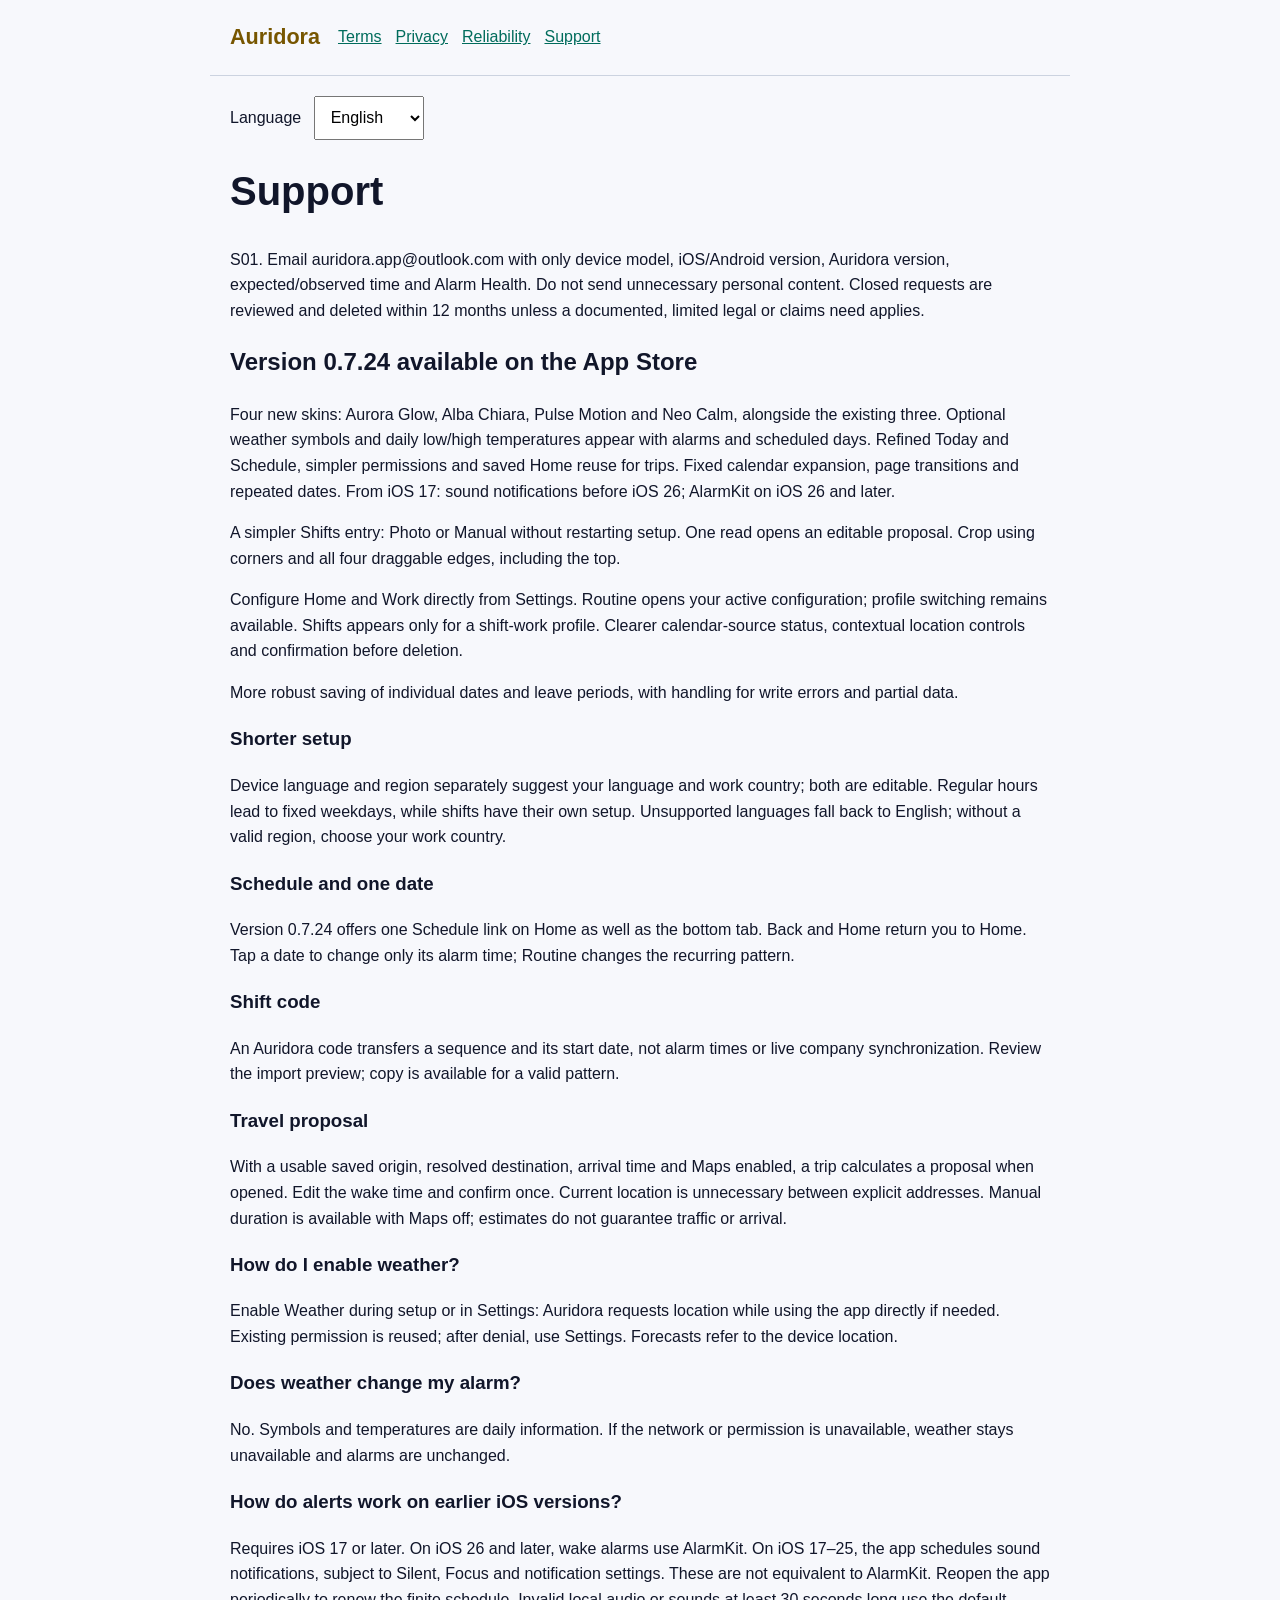
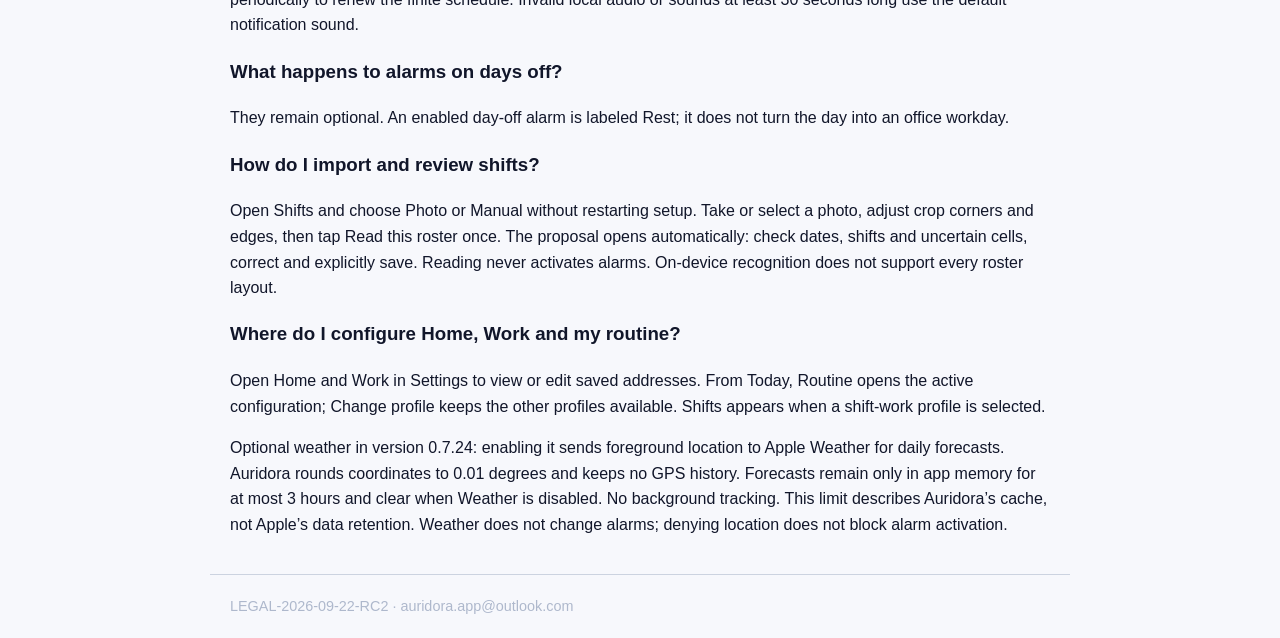
==== commit a088001f: "Publish verified Auridora 0.7.24 availability and seven-language FAQ" ====
--- a/support.html
+++ b/support.html
@@ -49,21 +49,14 @@
   <p>S01. auridora.app@outlook.com पर केवल डिवाइस, iOS&#47;Android, Auridora संस्करण, अपेक्षित&#47;देखा समय और Alarm Health भेजें। अनावश्यक निजी सामग्री न भेजें। बंद अनुरोध 12 माह में जाँचे और मिटाए जाते हैं, सिवाय दर्ज और सीमित कानूनी&#47;दावा आवश्यकता के।</p>
 </article>
 
-<section class="release-faq" data-language="it" lang="it" hidden><h2>Versione 0.7.23 disponibile su App Store</h2><h3>Configurazione più breve</h3><p>Lingua e Paese di lavoro sono proposti separatamente dal dispositivo e modificabili. Gli orari regolari portano ai giorni fissi; i turni hanno un percorso dedicato. Senza lingua supportata si usa l’inglese; senza regione valida scegli il Paese.</p><h3>Programma e singola giornata</h3><p>La versione 0.7.23 offre un solo link al Programma nella Home, oltre alla scheda nella barra inferiore. Freccia indietro e pulsante Home consentono il ritorno. Tocca una data per cambiare solo il suo orario; Routine modifica lo schema ricorrente.</p><h3>Codice turni</h3><p>Il codice Auridora trasferisce una sequenza e la data iniziale, non gli orari delle sveglie né una sincronizzazione aziendale. Controlla l’anteprima prima di applicarlo; puoi copiare uno schema valido.</p><h3>Proposta di viaggio</h3><p>Con origine salvata utilizzabile, destinazione risolta, orario di arrivo e Mappe attive, il viaggio calcola una proposta all’apertura. Puoi modificare la sveglia e confermare una volta. Non serve la posizione corrente fra indirizzi espliciti. Con Mappe disattivate puoi inserire la durata; le stime non garantiscono traffico o puntualità.</p></section>
-<section class="release-faq" data-language="en" lang="en" hidden><h2>Version 0.7.23 available on the App Store</h2><h3>Shorter setup</h3><p>Device language and region separately suggest your language and work country; both are editable. Regular hours lead to fixed weekdays, while shifts have their own setup. Unsupported languages fall back to English; without a valid region, choose your work country.</p><h3>Schedule and one date</h3><p>Version 0.7.23 offers one Schedule link on Home as well as the bottom tab. Back and Home return you to Home. Tap a date to change only its alarm time; Routine changes the recurring pattern.</p><h3>Shift code</h3><p>An Auridora code transfers a sequence and its start date, not alarm times or live company synchronization. Review the import preview; copy is available for a valid pattern.</p><h3>Travel proposal</h3><p>With a usable saved origin, resolved destination, arrival time and Maps enabled, a trip calculates a proposal when opened. Edit the wake time and confirm once. Current location is unnecessary between explicit addresses. Manual duration is available with Maps off; estimates do not guarantee traffic or arrival.</p></section>
-<section class="release-faq" data-language="es" lang="es" hidden><h2>Versión 0.7.23 disponible en App Store</h2><h3>Configuración más breve</h3><p>El idioma y la región del dispositivo proponen por separado el idioma y el país de trabajo; ambos se pueden cambiar. Los horarios regulares llevan a días fijos y los turnos tienen su propio recorrido. Un idioma no compatible usa inglés; sin región válida, elige el país.</p><h3>Programa y una fecha</h3><p>La versión 0.7.23 ofrece un enlace al Programa en Inicio y la pestaña inferior. Atrás e Inicio permiten volver. Toca una fecha para cambiar solo su alarma; Rutina modifica el patrón recurrente.</p><h3>Código de turnos</h3><p>Un código Auridora transfiere una secuencia y su fecha inicial, no horas de alarma ni sincronización empresarial. Revisa la vista previa antes de importar; puedes copiar un patrón válido.</p><h3>Propuesta de viaje</h3><p>Con origen guardado utilizable, destino resuelto, hora de llegada y Mapas activado, el viaje calcula una propuesta al abrirse. Cambia la alarma y confirma una vez. No necesitas ubicación actual entre direcciones explícitas. Con Mapas desactivado puedes introducir duración; las estimaciones no garantizan tráfico ni puntualidad.</p></section>
-<section class="release-faq" data-language="fr" lang="fr" hidden><h2>Version 0.7.23 disponible sur l’App Store</h2><h3>Configuration plus courte</h3><p>La langue et la région de l’appareil proposent séparément la langue et le pays de travail, tous deux modifiables. Les horaires réguliers mènent aux jours fixes ; les postes ont leur propre parcours. Une langue non prise en charge utilise l’anglais ; sans région valide, choisissez le pays.</p><h3>Programme et date unique</h3><p>La version 0.7.23 propose un lien Programme dans l’accueil et l’onglet du bas. Retour et Accueil permettent de revenir. Touchez une date pour modifier seulement son alarme ; Routine modifie le schéma récurrent.</p><h3>Code de postes</h3><p>Un code Auridora transfère une séquence et sa date de début, pas les heures d’alarme ni une synchronisation d’entreprise. Vérifiez l’aperçu avant l’importation ; un schéma valide peut être copié.</p><h3>Proposition de trajet</h3><p>Avec une origine enregistrée utilisable, une destination résolue, une heure d’arrivée et Plans activé, le trajet calcule une proposition à l’ouverture. Modifiez le réveil et confirmez une fois. La position actuelle n’est pas nécessaire entre adresses explicites. Une durée manuelle reste possible sans Plans ; les estimations ne garantissent ni trafic ni ponctualité.</p></section>
-<section class="release-faq" data-language="de" lang="de" hidden><h2>Version 0.7.23 im App Store verfügbar</h2><h3>Kürzere Einrichtung</h3><p>Gerätesprache und Region schlagen Sprache und Arbeitsland getrennt vor; beide sind änderbar. Regelmäßige Zeiten führen zu festen Wochentagen, Schichten haben einen eigenen Ablauf. Nicht unterstützte Sprachen nutzen Englisch; ohne gültige Region wählst du das Land.</p><h3>Plan und einzelner Tag</h3><p>Version 0.7.23 bietet einen Plan-Link auf der Startseite sowie den unteren Tab. Zurück und Startseite führen wieder nach Hause. Tippe auf ein Datum, um nur dessen Weckzeit zu ändern; Routine ändert das wiederkehrende Muster.</p><h3>Schichtcode</h3><p>Ein Auridora-Code überträgt eine Folge und ihr Startdatum, keine Weckzeiten oder Unternehmenssynchronisierung. Prüfe die Vorschau vor dem Import; ein gültiges Muster lässt sich kopieren.</p><h3>Reisevorschlag</h3><p>Mit nutzbarem gespeichertem Start, aufgelöstem Ziel, Ankunftszeit und aktivierten Karten wird beim Öffnen ein Vorschlag berechnet. Ändere die Weckzeit und bestätige einmal. Zwischen ausdrücklichen Adressen ist kein aktueller Standort nötig. Ohne Karten ist eine manuelle Dauer möglich; Schätzungen garantieren weder Verkehr noch Pünktlichkeit.</p></section>
-<section class="release-faq" data-language="zh-Hans" lang="zh-Hans" hidden><h2>0.7.23 版本已在 App Store 上架</h2><h3>更简短的设置</h3><p>设备语言和地区分别建议界面语言和工作国家，两者均可修改。固定工作时间直接设置固定工作日，轮班使用单独流程。不支持的语言回退为英语；没有有效地区时请选择工作国家。</p><h3>日程和单个日期</h3><p>0.7.23 版本在首页保留一个日程链接，也可从底部标签进入。返回箭头和首页按钮可返回首页。点击日期只修改该日闹钟，例行设置修改重复模式。</p><h3>班次代码</h3><p>Auridora 代码传输班次序列及开始日期，不包含闹钟时间，也不是公司排班的自动同步。导入前检查预览；有效班次模式可以复制。</p><h3>行程建议</h3><p>已保存的出发地可用、目的地已解析、到达时间已提供且启用地图时，打开行程会计算建议。可修改闹钟并确认一次。两个明确地址之间无需当前位置权限。关闭地图时可输入时长；估算不保证路况或准时到达。</p></section>
-<section class="release-faq" data-language="hi" lang="hi" hidden><h2>संस्करण 0.7.23 App Store पर उपलब्ध है</h2><h3>छोटा सेटअप</h3><p>डिवाइस की भाषा और क्षेत्र अलग-अलग भाषा और कार्य देश सुझाते हैं; दोनों बदले जा सकते हैं। नियमित समय के लिए तय कार्यदिवस और शिफ़्ट के लिए अलग प्रक्रिया है। असमर्थित भाषा पर अंग्रेज़ी मिलती है; मान्य क्षेत्र न हो तो देश चुनें।</p><h3>कार्यक्रम और एक दिन</h3><p>संस्करण 0.7.23 में होम पर कार्यक्रम का एक लिंक और नीचे का टैब है। वापस और होम बटन से लौट सकते हैं। किसी तारीख को छूकर केवल उसका अलार्म समय बदलें; दिनचर्या से दोहराव वाला पैटर्न बदलता है।</p><h3>शिफ़्ट कोड</h3><p>Auridora कोड क्रम और शुरू होने की तारीख भेजता है, अलार्म समय या कंपनी के साथ स्वचालित सिंक नहीं। आयात से पहले पूर्वावलोकन देखें; मान्य पैटर्न कॉपी किया जा सकता है।</p><h3>यात्रा सुझाव</h3><p>उपयोग योग्य सहेजा प्रस्थान, स्पष्ट गंतव्य, आगमन समय और Maps सक्षम होने पर यात्रा खोलते ही सुझाव गणना होती है। समय बदलकर एक बार पुष्टि करें। दो स्पष्ट पतों के बीच वर्तमान स्थान की अनुमति आवश्यक नहीं। Maps बंद हो तो समय स्वयं भरें; अनुमान यातायात या समय पर पहुँचने की गारंटी नहीं हैं।</p></section>
-  <!-- AURIDORA024 START -->
-<section class="release024" data-language="en" lang="en" hidden><h2>0.7.24 — new version in preparation</h2><p>Four new skins: Aurora Glow, Alba Chiara, Pulse Motion and Neo Calm, alongside the existing three. Optional weather symbols and daily low/high temperatures appear with alarms and scheduled days. Refined Today and Schedule, simpler permissions and saved Home reuse for trips. Fixed calendar expansion, page transitions and repeated dates. From iOS 17: sound notifications before iOS 26; AlarmKit on iOS 26 and later.</p><h3>How do I enable weather?</h3><p>Enable Weather during setup or in Settings: Auridora requests location while using the app directly if needed. Existing permission is reused; after denial, use Settings. Forecasts refer to the device location.</p><h3>Does weather change my alarm?</h3><p>No. Symbols and temperatures are daily information. If the network or permission is unavailable, weather stays unavailable and alarms are unchanged.</p><h3>How do alerts work on earlier iOS versions?</h3><p>Requires iOS 17 or later. On iOS 26 and later, wake alarms use AlarmKit. On iOS 17–25, the app schedules sound notifications, subject to Silent, Focus and notification settings. These are not equivalent to AlarmKit. Reopen the app periodically to renew the finite schedule. Invalid local audio or sounds at least 30 seconds long use the default notification sound.</p><h3>What happens to alarms on days off?</h3><p>They remain optional. An enabled day-off alarm is labeled Rest; it does not turn the day into an office workday.</p><p>Optional weather in beta 0.7.24: enabling it sends foreground location to Apple Weather for daily forecasts. Auridora rounds coordinates to 0.01 degrees and keeps no GPS history. Forecasts remain only in app memory for at most 3 hours and clear when Weather is disabled. No background tracking. This limit describes Auridora’s cache, not Apple’s data retention. Weather does not change alarms; denying location does not block alarm activation.</p></section>
-<section class="release024" data-language="it" lang="it" hidden><h2>0.7.24 — nuova versione in preparazione</h2><p>Quattro nuove skin: Aurora Glow, Alba Chiara, Pulse Motion e Neo Calm, insieme alle tre già presenti. Meteo facoltativo con simbolo, minima e massima nella sveglia e nelle giornate. Home e Programma più armonici, consensi più rapidi e Casa riutilizzata nei viaggi. Corretti apertura dei calendari, transizioni e data duplicata. Da iOS 17: notifiche sonore sui sistemi precedenti a iOS 26; da iOS 26: AlarmKit.</p><h3>Come attivo il meteo?</h3><p>Attiva Meteo nell’onboarding o nelle Impostazioni: se necessario, Auridora richiede subito la posizione durante l’uso. Un permesso già concesso viene riutilizzato; dopo un rifiuto si apre Impostazioni. Le previsioni riguardano la posizione del dispositivo.</p><h3>Il meteo cambia la sveglia?</h3><p>No. Simbolo e temperature sono informazioni giornaliere. Se mancano rete o autorizzazione, il meteo resta non disponibile e gli allarmi non cambiano.</p><h3>Come funzionano gli avvisi sulle versioni precedenti di iOS?</h3><p>Richiede iOS 17 o successivo. Su iOS 26 e successivi le sveglie usano AlarmKit. Su iOS 17–25 vengono programmate notifiche sonore, soggette a Silenzioso, Full immersion e impostazioni delle notifiche. Non sono equivalenti ad AlarmKit. Apri periodicamente l’app per rinnovare la programmazione finita. Audio locale non valido o di almeno 30 secondi usa il suono di notifica predefinito.</p><h3>Cosa accade alla sveglia dei giorni di riposo?</h3><p>Resta facoltativa. Quando è attiva, la giornata è indicata come Riposo, senza trasformarla in un giorno di ufficio.</p><p>Meteo facoltativo nella beta 0.7.24: attivandolo, la posizione durante l’uso viene inviata ad Apple Weather per ottenere previsioni giornaliere. Auridora arrotonda le coordinate a 0,01 gradi; non conserva una cronologia GPS. Le previsioni restano soltanto nella memoria dell’app per un massimo di 3 ore e vengono eliminate disattivando Meteo. Nessun tracciamento in background. Questo limite descrive la cache di Auridora, non la conservazione dei dati da parte di Apple. Il meteo non cambia gli allarmi; rifiutare la posizione non blocca l’attivazione delle sveglie.</p></section>
-<section class="release024" data-language="de" lang="de" hidden><h2>0.7.24 — neue Version in Vorbereitung</h2><p>Vier neue Designs: Aurora Glow, Alba Chiara, Pulse Motion und Neo Calm ergänzen die bisherigen drei. Optionales Wetter mit Symbol und Tagesminimum/-maximum bei Weckern und Tagen. Klarere Heute- und Planansicht, einfachere Berechtigungen und gespeichertes Zuhause für Reisen. Kalenderöffnung, Übergänge und doppelte Datumsangaben korrigiert. Ab iOS 17: Tonmitteilungen vor iOS 26; AlarmKit ab iOS 26.</p><h3>Wie aktiviere ich das Wetter?</h3><p>Aktiviere Wetter bei der Einrichtung oder in den Einstellungen: Falls nötig, wird der Standortzugriff während der Nutzung direkt angefordert. Erteilte Rechte werden wiederverwendet; nach Ablehnung öffne Einstellungen. Vorhersagen gelten für den Gerätestandort.</p><h3>Ändert das Wetter meinen Wecker?</h3><p>Nein. Symbole und Temperaturen sind Tagesinformationen. Ohne Netz oder Berechtigung ist das Wetter nicht verfügbar; Wecker bleiben unverändert.</p><h3>Wie funktionieren Hinweise unter älteren iOS-Versionen?</h3><p>Erfordert iOS 17 oder neuer. Ab iOS 26 verwenden Wecker AlarmKit. Auf iOS 17–25 werden Tonmitteilungen geplant; Stummmodus, Fokus und Mitteilungseinstellungen gelten. Sie sind nicht mit AlarmKit gleichzusetzen. Öffne die App regelmäßig, um den begrenzten Plan zu erneuern. Ungültige lokale Audiodateien oder solche ab 30 Sekunden verwenden den Standard-Mitteilungston.</p><h3>Was passiert mit Weckern an freien Tagen?</h3><p>Sie bleiben optional. Ein aktivierter Wecker an einem freien Tag wird als Ruhe angezeigt und macht daraus keinen Bürotag.</p><p>Optionales Wetter in Beta 0.7.24: Die Aktivierung sendet den Standort während der Nutzung für Tagesvorhersagen an Apple Weather. Auridora rundet Koordinaten auf 0,01 Grad und speichert keinen GPS-Verlauf. Vorhersagen bleiben höchstens 3 Stunden im App-Arbeitsspeicher und werden beim Abschalten gelöscht. Kein Hintergrundtracking. Diese Grenze betrifft Auridoras Cache, nicht Apples Datenspeicherung. Wetter ändert keine Wecker; ein abgelehnter Standortzugriff blockiert deren Aktivierung nicht.</p></section>
-<section class="release024" data-language="fr" lang="fr" hidden><h2>0.7.24 — nouvelle version en préparation</h2><p>Quatre nouveaux thèmes : Aurora Glow, Alba Chiara, Pulse Motion et Neo Calm, avec les trois existants. Météo facultative avec symbole et températures mini/maxi dans le réveil et les journées. Aujourd’hui et Programme harmonisés, autorisations simplifiées et Domicile réutilisé pour les voyages. Calendriers, transitions et dates répétées corrigés. Dès iOS 17 : notifications sonores avant iOS 26 ; AlarmKit dès iOS 26.</p><h3>Comment activer la météo ?</h3><p>Activez la météo dans la configuration ou les Réglages : l’accès à la position pendant l’utilisation est demandé directement si nécessaire. Une autorisation existante est réutilisée ; après un refus, ouvrez Réglages. Les prévisions concernent la position de l’appareil.</p><h3>La météo modifie-t-elle mon réveil ?</h3><p>Non. Symboles et températures sont des informations quotidiennes. Sans réseau ou autorisation, la météo reste indisponible et les alarmes inchangées.</p><h3>Comment fonctionnent les alertes sur les anciens iOS ?</h3><p>Nécessite iOS 17 ou une version ultérieure. Dès iOS 26, les réveils utilisent AlarmKit. Sur iOS 17–25, des notifications sonores sont programmées, soumises à Silence, Concentration et aux réglages des notifications. Elles ne sont pas équivalentes à AlarmKit. Rouvrez régulièrement l’app pour renouveler la programmation limitée. Un son local invalide ou d’au moins 30 secondes utilise le son de notification par défaut.</p><h3>Que deviennent les réveils des jours de repos ?</h3><p>Ils restent facultatifs. Un réveil actif un jour de repos est indiqué Repos et ne transforme pas ce jour en journée de bureau.</p><p>Météo facultative dans la bêta 0.7.24 : son activation envoie la position pendant l’utilisation à Apple Weather pour les prévisions quotidiennes. Auridora arrondit les coordonnées à 0,01 degré et ne conserve aucun historique GPS. Les prévisions restent uniquement en mémoire de l’app, au maximum 3 heures, et sont effacées à la désactivation. Aucun suivi en arrière-plan. Cette limite concerne le cache d’Auridora, pas la conservation chez Apple. La météo ne change pas les réveils ; refuser la position ne bloque pas leur activation.</p></section>
-<section class="release024" data-language="es" lang="es" hidden><h2>0.7.24 — nueva versión en preparación</h2><p>Cuatro temas nuevos: Aurora Glow, Alba Chiara, Pulse Motion y Neo Calm, junto a los tres existentes. Tiempo opcional con símbolo y temperaturas mínima/máxima en alarmas y días. Hoy y Programa más claros, permisos simplificados y Casa reutilizada en los viajes. Corregidos calendarios, transiciones y fechas repetidas. Desde iOS 17: notificaciones sonoras antes de iOS 26; AlarmKit desde iOS 26.</p><h3>¿Cómo activo el tiempo?</h3><p>Activa el tiempo en la configuración inicial o en Ajustes: se solicita la ubicación durante el uso si hace falta. Se reutiliza un permiso concedido; tras una denegación, abre Ajustes. Las previsiones corresponden a la ubicación del dispositivo.</p><h3>¿El tiempo cambia la alarma?</h3><p>No. Símbolos y temperaturas son información diaria. Sin red o permiso, el tiempo no está disponible y las alarmas no cambian.</p><h3>¿Cómo funcionan los avisos en versiones anteriores de iOS?</h3><p>Requiere iOS 17 o posterior. Desde iOS 26, las alarmas usan AlarmKit. En iOS 17–25 se programan notificaciones sonoras, sujetas a Silencio, Concentración y ajustes de notificaciones. No equivalen a AlarmKit. Abre la app periódicamente para renovar la programación limitada. El audio local no válido o de al menos 30 segundos usa el sonido de notificación predeterminado.</p><h3>¿Qué ocurre con las alarmas en días de descanso?</h3><p>Siguen siendo opcionales. Una alarma de descanso activa se identifica como Descanso y no convierte el día en jornada de oficina.</p><p>Tiempo opcional en la beta 0.7.24: al activarlo, la ubicación durante el uso se envía a Apple Weather para obtener previsiones diarias. Auridora redondea las coordenadas a 0,01 grados y no guarda un historial GPS. Las previsiones permanecen solo en memoria durante un máximo de 3 horas y se borran al desactivar Tiempo. Sin seguimiento en segundo plano. Este límite describe la caché de Auridora, no la retención de Apple. El tiempo no cambia alarmas; denegar la ubicación no bloquea su activación.</p></section>
-<section class="release024" data-language="zh-Hans" lang="zh-Hans" hidden><h2>0.7.24 — 新版本准备中</h2><p>新增 Aurora Glow、Alba Chiara、Pulse Motion 和 Neo Calm 四款主题，同时保留原有三款。闹钟和每天的日程中可选显示天气图标及最低/最高温度。优化今天与日程布局、简化权限流程，旅行可复用已保存的家。修复日历展开、页面切换和日期重复。最低 iOS 17：iOS 26 之前使用声音通知，iOS 26 及以上使用 AlarmKit。</p><h3>如何开启天气？</h3><p>在初始设置或设置中开启天气，需要时会直接请求使用应用期间的位置权限。已授权的权限会沿用；拒绝后可打开设置。预报针对设备所在地。</p><h3>天气会更改闹钟吗？</h3><p>不会。图标和温度是每日信息。没有网络或权限时，天气暂不可用，闹钟保持不变。</p><h3>较早的 iOS 版本如何提供提醒？</h3><p>需要 iOS 17 或更高版本。iOS 26 及以上的闹钟使用 AlarmKit；iOS 17–25 使用声音通知，受静音、专注模式及通知设置影响，不能等同于 AlarmKit。请定期打开应用以更新有限的日程。无效或长度至少 30 秒的本地声音会使用默认通知声音。</p><h3>休息日的闹钟会怎样？</h3><p>仍为可选功能。启用后，该日标为休息，不会因此成为办公室工作日。</p><p>测试版0.7.24的可选天气：开启后，将使用应用期间的位置发送给 Apple Weather，以获取每日预报。Auridora 将坐标四舍五入至0.01度，不保留GPS历史。预报仅在应用内存中保留最多3小时，关闭天气后清除。没有后台跟踪。此限制针对 Auridora 缓存，不代表 Apple 的数据保留期限。天气不会更改闹钟；拒绝位置权限不会阻止激活闹钟。</p></section>
-<section class="release024" data-language="hi" lang="hi" hidden><h2>0.7.24 — नया संस्करण तैयारी में</h2><p>चार नई थीम: Aurora Glow, Alba Chiara, Pulse Motion और Neo Calm, पिछली तीन के साथ। अलार्म और दिनों में वैकल्पिक मौसम चिह्न तथा न्यूनतम/अधिकतम तापमान। आज और कार्यक्रम के लेआउट सुधरे, अनुमतियाँ सरल हुईं और यात्राओं में सहेजा घर फिर उपयोग होता है। कैलेंडर सूची, स्क्रीन परिवर्तन और दोहराई तारीख ठीक की गई। iOS 17 से: iOS 26 से पहले ध्वनि सूचनाएँ; iOS 26 से AlarmKit।</p><h3>मौसम कैसे चालू करें?</h3><p>सेटअप या सेटिंग में मौसम चालू करें: ज़रूरत होने पर ऐप इस्तेमाल के दौरान स्थान की अनुमति सीधे माँगी जाती है। पहले मिली अनुमति दोबारा इस्तेमाल होती है; इनकार के बाद सेटिंग खोलें। पूर्वानुमान डिवाइस के स्थान के लिए हैं।</p><h3>क्या मौसम अलार्म बदलता है?</h3><p>नहीं। चिह्न और तापमान दैनिक जानकारी हैं। नेटवर्क या अनुमति न होने पर मौसम उपलब्ध नहीं होता और अलार्म नहीं बदलते।</p><h3>पुराने iOS पर सूचनाएँ कैसे काम करती हैं?</h3><p>iOS 17 या बाद का संस्करण आवश्यक है। iOS 26 और बाद में अलार्म AlarmKit का उपयोग करते हैं। iOS 17–25 में ध्वनि सूचनाएँ तय होती हैं, जिन पर साइलेंट, फ़ोकस और सूचना सेटिंग लागू होती हैं। ये AlarmKit के बराबर नहीं हैं। सीमित कार्यक्रम को नवीकृत करने के लिए ऐप समय-समय पर खोलें। अमान्य या कम से कम 30 सेकंड के स्थानीय ऑडियो पर डिफ़ॉल्ट सूचना ध्वनि उपयोग होती है।</p><h3>विश्राम के दिन अलार्म का क्या होता है?</h3><p>वह वैकल्पिक रहता है। चालू होने पर दिन को विश्राम बताया जाता है, कार्यालय का कार्यदिवस नहीं।</p><p>बीटा0.7.24 में वैकल्पिक मौसम: इसे चालू करने पर उपयोग के दौरान का स्थान दैनिक पूर्वानुमान के लिए Apple Weather को भेजा जाता है। Auridora निर्देशांक0.01डिग्री तक गोल करता है और GPS इतिहास नहीं रखता। पूर्वानुमान केवल ऐप की मेमोरी में अधिकतम3घंटे रहते हैं और मौसम बंद करने पर मिट जाते हैं। पृष्ठभूमि में ट्रैकिंग नहीं होती। यह सीमा Auridora के कैश की है, Apple की डेटा अवधारण की नहीं। मौसम अलार्म नहीं बदलता और स्थान की अनुमति अस्वीकार करने से अलार्म सक्रिय करना नहीं रुकता।</p></section>
+<!-- AURIDORA024 START -->
+<section class="release024" data-language="en" lang="en" hidden><h2>Version 0.7.24 available on the App Store</h2><p>Four new skins: Aurora Glow, Alba Chiara, Pulse Motion and Neo Calm, alongside the existing three. Optional weather symbols and daily low/high temperatures appear with alarms and scheduled days. Refined Today and Schedule, simpler permissions and saved Home reuse for trips. Fixed calendar expansion, page transitions and repeated dates. From iOS 17: sound notifications before iOS 26; AlarmKit on iOS 26 and later.</p><p>A simpler Shifts entry: Photo or Manual without restarting setup. One read opens an editable proposal. Crop using corners and all four draggable edges, including the top.</p><p>Configure Home and Work directly from Settings. Routine opens your active configuration; profile switching remains available. Shifts appears only for a shift-work profile. Clearer calendar-source status, contextual location controls and confirmation before deletion.</p><p>More robust saving of individual dates and leave periods, with handling for write errors and partial data.</p><h3>Shorter setup</h3><p>Device language and region separately suggest your language and work country; both are editable. Regular hours lead to fixed weekdays, while shifts have their own setup. Unsupported languages fall back to English; without a valid region, choose your work country.</p><h3>Schedule and one date</h3><p>Version 0.7.24 offers one Schedule link on Home as well as the bottom tab. Back and Home return you to Home. Tap a date to change only its alarm time; Routine changes the recurring pattern.</p><h3>Shift code</h3><p>An Auridora code transfers a sequence and its start date, not alarm times or live company synchronization. Review the import preview; copy is available for a valid pattern.</p><h3>Travel proposal</h3><p>With a usable saved origin, resolved destination, arrival time and Maps enabled, a trip calculates a proposal when opened. Edit the wake time and confirm once. Current location is unnecessary between explicit addresses. Manual duration is available with Maps off; estimates do not guarantee traffic or arrival.</p><h3>How do I enable weather?</h3><p>Enable Weather during setup or in Settings: Auridora requests location while using the app directly if needed. Existing permission is reused; after denial, use Settings. Forecasts refer to the device location.</p><h3>Does weather change my alarm?</h3><p>No. Symbols and temperatures are daily information. If the network or permission is unavailable, weather stays unavailable and alarms are unchanged.</p><h3>How do alerts work on earlier iOS versions?</h3><p>Requires iOS 17 or later. On iOS 26 and later, wake alarms use AlarmKit. On iOS 17–25, the app schedules sound notifications, subject to Silent, Focus and notification settings. These are not equivalent to AlarmKit. Reopen the app periodically to renew the finite schedule. Invalid local audio or sounds at least 30 seconds long use the default notification sound.</p><h3>What happens to alarms on days off?</h3><p>They remain optional. An enabled day-off alarm is labeled Rest; it does not turn the day into an office workday.</p><h3>How do I import and review shifts?</h3><p>Open Shifts and choose Photo or Manual without restarting setup. Take or select a photo, adjust crop corners and edges, then tap Read this roster once. The proposal opens automatically: check dates, shifts and uncertain cells, correct and explicitly save. Reading never activates alarms. On-device recognition does not support every roster layout.</p><h3>Where do I configure Home, Work and my routine?</h3><p>Open Home and Work in Settings to view or edit saved addresses. From Today, Routine opens the active configuration; Change profile keeps the other profiles available. Shifts appears when a shift-work profile is selected.</p><p>Optional weather in version 0.7.24: enabling it sends foreground location to Apple Weather for daily forecasts. Auridora rounds coordinates to 0.01 degrees and keeps no GPS history. Forecasts remain only in app memory for at most 3 hours and clear when Weather is disabled. No background tracking. This limit describes Auridora’s cache, not Apple’s data retention. Weather does not change alarms; denying location does not block alarm activation.</p></section>
+<section class="release024" data-language="it" lang="it" hidden><h2>Versione 0.7.24 disponibile su App Store</h2><p>Quattro nuove skin: Aurora Glow, Alba Chiara, Pulse Motion e Neo Calm, insieme alle tre già presenti. Meteo facoltativo con simbolo, minima e massima nella sveglia e nelle giornate. Home e Programma più armonici, consensi più rapidi e Casa riutilizzata nei viaggi. Corretti apertura dei calendari, transizioni e data duplicata. Da iOS 17: notifiche sonore sui sistemi precedenti a iOS 26; da iOS 26: AlarmKit.</p><p>Turni più diretti: Foto o Manuale senza ripetere la configurazione. Una sola lettura apre la proposta modificabile. Ritaglio con angoli e quattro bordi trascinabili, inclusi quelli superiori.</p><p>Casa e Lavoro si configurano direttamente dalle Impostazioni. Routine apre la configurazione attiva; il cambio profilo resta disponibile. Turni compare solo con un profilo a turni. Stato delle fonti calendario più chiaro, posizione senza passaggi impropri e conferma prima di eliminare dati.</p><p>Salvataggio più robusto delle singole date e delle assenze, con gestione degli errori e dei dati parziali.</p><h3>Configurazione più breve</h3><p>Lingua e Paese di lavoro sono proposti separatamente dal dispositivo e modificabili. Gli orari regolari portano ai giorni fissi; i turni hanno un percorso dedicato. Senza lingua supportata si usa l’inglese; senza regione valida scegli il Paese.</p><h3>Programma e singola giornata</h3><p>La versione 0.7.24 offre un solo link al Programma nella Home, oltre alla scheda nella barra inferiore. Freccia indietro e pulsante Home consentono il ritorno. Tocca una data per cambiare solo il suo orario; Routine modifica lo schema ricorrente.</p><h3>Codice turni</h3><p>Il codice Auridora trasferisce una sequenza e la data iniziale, non gli orari delle sveglie né una sincronizzazione aziendale. Controlla l’anteprima prima di applicarlo; puoi copiare uno schema valido.</p><h3>Proposta di viaggio</h3><p>Con origine salvata utilizzabile, destinazione risolta, orario di arrivo e Mappe attive, il viaggio calcola una proposta all’apertura. Puoi modificare la sveglia e confermare una volta. Non serve la posizione corrente fra indirizzi espliciti. Con Mappe disattivate puoi inserire la durata; le stime non garantiscono traffico o puntualità.</p><h3>Come attivo il meteo?</h3><p>Attiva Meteo nell’onboarding o nelle Impostazioni: se necessario, Auridora richiede subito la posizione durante l’uso. Un permesso già concesso viene riutilizzato; dopo un rifiuto si apre Impostazioni. Le previsioni riguardano la posizione del dispositivo.</p><h3>Il meteo cambia la sveglia?</h3><p>No. Simbolo e temperature sono informazioni giornaliere. Se mancano rete o autorizzazione, il meteo resta non disponibile e gli allarmi non cambiano.</p><h3>Come funzionano gli avvisi sulle versioni precedenti di iOS?</h3><p>Richiede iOS 17 o successivo. Su iOS 26 e successivi le sveglie usano AlarmKit. Su iOS 17–25 vengono programmate notifiche sonore, soggette a Silenzioso, Full immersion e impostazioni delle notifiche. Non sono equivalenti ad AlarmKit. Apri periodicamente l’app per rinnovare la programmazione finita. Audio locale non valido o di almeno 30 secondi usa il suono di notifica predefinito.</p><h3>Cosa accade alla sveglia dei giorni di riposo?</h3><p>Resta facoltativa. Quando è attiva, la giornata è indicata come Riposo, senza trasformarla in un giorno di ufficio.</p><h3>Come importo e correggo i turni?</h3><p>Da Turni scegli Foto o Manuale, senza ripetere l’onboarding. Scatta o seleziona la foto, regola angoli e bordi del ritaglio e premi una volta Leggi questo prospetto. La proposta si apre automaticamente: controlla date, turni e celle incerte, correggi e salva esplicitamente. La lettura non attiva sveglie. Il riconoscimento sul dispositivo non supporta ogni prospetto.</p><h3>Dove configuro Casa, Lavoro e la routine?</h3><p>Nelle Impostazioni apri Casa e Lavoro per leggere o modificare gli indirizzi salvati. Dalla Home, Routine apre la configurazione attiva; Cambia profilo mantiene disponibili gli altri profili. Turni è visibile quando è selezionato un profilo a turni.</p><p>Meteo facoltativo nella versione 0.7.24: attivandolo, la posizione durante l’uso viene inviata ad Apple Weather per ottenere previsioni giornaliere. Auridora arrotonda le coordinate a 0,01 gradi; non conserva una cronologia GPS. Le previsioni restano soltanto nella memoria dell’app per un massimo di 3 ore e vengono eliminate disattivando Meteo. Nessun tracciamento in background. Questo limite descrive la cache di Auridora, non la conservazione dei dati da parte di Apple. Il meteo non cambia gli allarmi; rifiutare la posizione non blocca l’attivazione delle sveglie.</p></section>
+<section class="release024" data-language="de" lang="de" hidden><h2>Version 0.7.24 im App Store verfügbar</h2><p>Vier neue Designs: Aurora Glow, Alba Chiara, Pulse Motion und Neo Calm ergänzen die bisherigen drei. Optionales Wetter mit Symbol und Tagesminimum/-maximum bei Weckern und Tagen. Klarere Heute- und Planansicht, einfachere Berechtigungen und gespeichertes Zuhause für Reisen. Kalenderöffnung, Übergänge und doppelte Datumsangaben korrigiert. Ab iOS 17: Tonmitteilungen vor iOS 26; AlarmKit ab iOS 26.</p><p>Direkter zu Schichten: Foto oder Manuell ohne erneute Einrichtung. Ein Lesevorgang öffnet den bearbeitbaren Vorschlag. Alle vier Zuschnittränder und Ecken sind verschiebbar, auch oben.</p><p>Zuhause und Arbeit direkt in Einstellungen einrichten. Routine öffnet die aktive Konfiguration; der Profilwechsel bleibt verfügbar. Schichten erscheinen nur bei einem Schichtprofil. Klarerer Kalenderstatus, passende Standortaktionen und Bestätigung vor dem Löschen.</p><p>Robusteres Speichern einzelner Daten und Abwesenheiten mit Behandlung von Schreibfehlern und Teildaten.</p><h3>Kürzere Einrichtung</h3><p>Gerätesprache und Region schlagen Sprache und Arbeitsland getrennt vor; beide sind änderbar. Regelmäßige Zeiten führen zu festen Wochentagen, Schichten haben einen eigenen Ablauf. Nicht unterstützte Sprachen nutzen Englisch; ohne gültige Region wählst du das Land.</p><h3>Plan und einzelner Tag</h3><p>Version 0.7.24 bietet einen Plan-Link auf der Startseite sowie den unteren Tab. Zurück und Startseite führen wieder nach Hause. Tippe auf ein Datum, um nur dessen Weckzeit zu ändern; Routine ändert das wiederkehrende Muster.</p><h3>Schichtcode</h3><p>Ein Auridora-Code überträgt eine Folge und ihr Startdatum, keine Weckzeiten oder Unternehmenssynchronisierung. Prüfe die Vorschau vor dem Import; ein gültiges Muster lässt sich kopieren.</p><h3>Reisevorschlag</h3><p>Mit nutzbarem gespeichertem Start, aufgelöstem Ziel, Ankunftszeit und aktivierten Karten wird beim Öffnen ein Vorschlag berechnet. Ändere die Weckzeit und bestätige einmal. Zwischen ausdrücklichen Adressen ist kein aktueller Standort nötig. Ohne Karten ist eine manuelle Dauer möglich; Schätzungen garantieren weder Verkehr noch Pünktlichkeit.</p><h3>Wie aktiviere ich das Wetter?</h3><p>Aktiviere Wetter bei der Einrichtung oder in den Einstellungen: Falls nötig, wird der Standortzugriff während der Nutzung direkt angefordert. Erteilte Rechte werden wiederverwendet; nach Ablehnung öffne Einstellungen. Vorhersagen gelten für den Gerätestandort.</p><h3>Ändert das Wetter meinen Wecker?</h3><p>Nein. Symbole und Temperaturen sind Tagesinformationen. Ohne Netz oder Berechtigung ist das Wetter nicht verfügbar; Wecker bleiben unverändert.</p><h3>Wie funktionieren Hinweise unter älteren iOS-Versionen?</h3><p>Erfordert iOS 17 oder neuer. Ab iOS 26 verwenden Wecker AlarmKit. Auf iOS 17–25 werden Tonmitteilungen geplant; Stummmodus, Fokus und Mitteilungseinstellungen gelten. Sie sind nicht mit AlarmKit gleichzusetzen. Öffne die App regelmäßig, um den begrenzten Plan zu erneuern. Ungültige lokale Audiodateien oder solche ab 30 Sekunden verwenden den Standard-Mitteilungston.</p><h3>Was passiert mit Weckern an freien Tagen?</h3><p>Sie bleiben optional. Ein aktivierter Wecker an einem freien Tag wird als Ruhe angezeigt und macht daraus keinen Bürotag.</p><h3>Wie importiere und prüfe ich Schichten?</h3><p>Unter Schichten wählen Sie Foto oder Manuell, ohne die Einrichtung erneut zu starten. Foto aufnehmen oder auswählen, Ecken und Ränder des Zuschnitts anpassen und den Plan einmal lesen lassen. Der Vorschlag öffnet sich automatisch: Daten, Schichten und unsichere Zellen prüfen, korrigieren und ausdrücklich speichern. Das Lesen aktiviert keine Wecker. Die Erkennung auf dem Gerät unterstützt nicht jeden Plan.</p><h3>Wo richte ich Zuhause, Arbeit und meine Routine ein?</h3><p>Öffne Zuhause und Arbeit in Einstellungen, um gespeicherte Adressen zu lesen oder zu ändern. Routine auf Heute öffnet die aktive Konfiguration; Profil wechseln erhält die anderen Profile. Schichten erscheinen bei einem gewählten Schichtprofil.</p><p>Optionales Wetter in Version 0.7.24: Die Aktivierung sendet den Standort während der Nutzung für Tagesvorhersagen an Apple Weather. Auridora rundet Koordinaten auf 0,01 Grad und speichert keinen GPS-Verlauf. Vorhersagen bleiben höchstens 3 Stunden im App-Arbeitsspeicher und werden beim Abschalten gelöscht. Kein Hintergrundtracking. Diese Grenze betrifft Auridoras Cache, nicht Apples Datenspeicherung. Wetter ändert keine Wecker; ein abgelehnter Standortzugriff blockiert deren Aktivierung nicht.</p></section>
+<section class="release024" data-language="fr" lang="fr" hidden><h2>Version 0.7.24 disponible sur l’App Store</h2><p>Quatre nouveaux thèmes : Aurora Glow, Alba Chiara, Pulse Motion et Neo Calm, avec les trois existants. Météo facultative avec symbole et températures mini/maxi dans le réveil et les journées. Aujourd’hui et Programme harmonisés, autorisations simplifiées et Domicile réutilisé pour les voyages. Calendriers, transitions et dates répétées corrigés. Dès iOS 17 : notifications sonores avant iOS 26 ; AlarmKit dès iOS 26.</p><p>Accès simplifié aux équipes : Photo ou Manuel sans recommencer la configuration. Une lecture ouvre la proposition modifiable. Les quatre bords et coins du recadrage sont déplaçables, y compris en haut.</p><p>Configurez Domicile et Travail directement dans Réglages. Routine ouvre la configuration active ; le changement de profil reste disponible. Les postes apparaissent uniquement avec un profil posté. État des calendriers plus clair, localisation contextuelle et confirmation avant suppression.</p><p>Enregistrement des dates et absences renforcé, avec gestion des erreurs de sauvegarde.</p><h3>Configuration plus courte</h3><p>La langue et la région de l’appareil proposent séparément la langue et le pays de travail, tous deux modifiables. Les horaires réguliers mènent aux jours fixes ; les postes ont leur propre parcours. Une langue non prise en charge utilise l’anglais ; sans région valide, choisissez le pays.</p><h3>Programme et date unique</h3><p>La version 0.7.24 propose un lien Programme dans l’accueil et l’onglet du bas. Retour et Accueil permettent de revenir. Touchez une date pour modifier seulement son alarme ; Routine modifie le schéma récurrent.</p><h3>Code de postes</h3><p>Un code Auridora transfère une séquence et sa date de début, pas les heures d’alarme ni une synchronisation d’entreprise. Vérifiez l’aperçu avant l’importation ; un schéma valide peut être copié.</p><h3>Proposition de trajet</h3><p>Avec une origine enregistrée utilisable, une destination résolue, une heure d’arrivée et Plans activé, le trajet calcule une proposition à l’ouverture. Modifiez le réveil et confirmez une fois. La position actuelle n’est pas nécessaire entre adresses explicites. Une durée manuelle reste possible sans Plans ; les estimations ne garantissent ni trafic ni ponctualité.</p><h3>Comment activer la météo ?</h3><p>Activez la météo dans la configuration ou les Réglages : l’accès à la position pendant l’utilisation est demandé directement si nécessaire. Une autorisation existante est réutilisée ; après un refus, ouvrez Réglages. Les prévisions concernent la position de l’appareil.</p><h3>La météo modifie-t-elle mon réveil ?</h3><p>Non. Symboles et températures sont des informations quotidiennes. Sans réseau ou autorisation, la météo reste indisponible et les alarmes inchangées.</p><h3>Comment fonctionnent les alertes sur les anciens iOS ?</h3><p>Nécessite iOS 17 ou une version ultérieure. Dès iOS 26, les réveils utilisent AlarmKit. Sur iOS 17–25, des notifications sonores sont programmées, soumises à Silence, Concentration et aux réglages des notifications. Elles ne sont pas équivalentes à AlarmKit. Rouvrez régulièrement l’app pour renouveler la programmation limitée. Un son local invalide ou d’au moins 30 secondes utilise le son de notification par défaut.</p><h3>Que deviennent les réveils des jours de repos ?</h3><p>Ils restent facultatifs. Un réveil actif un jour de repos est indiqué Repos et ne transforme pas ce jour en journée de bureau.</p><h3>Comment importer et vérifier mes équipes ?</h3><p>Dans Équipes, choisissez Photo ou Manuel sans recommencer la configuration. Prenez ou sélectionnez une photo, ajustez les coins et les bords du recadrage, puis lancez une seule lecture. La proposition s’ouvre automatiquement : vérifiez dates, équipes et cellules incertaines, corrigez et enregistrez explicitement. La lecture n’active aucun réveil. La reconnaissance sur l’appareil ne prend pas en charge tous les tableaux.</p><h3>Où configurer Domicile, Travail et ma routine ?</h3><p>Ouvrez Domicile et Travail dans Réglages pour consulter ou modifier les adresses. Depuis Aujourd’hui, Routine ouvre la configuration active ; Changer de profil conserve les autres profils. Les postes apparaissent avec un profil de travail posté.</p><p>Météo facultative dans la version 0.7.24 : son activation envoie la position pendant l’utilisation à Apple Weather pour les prévisions quotidiennes. Auridora arrondit les coordonnées à 0,01 degré et ne conserve aucun historique GPS. Les prévisions restent uniquement en mémoire de l’app, au maximum 3 heures, et sont effacées à la désactivation. Aucun suivi en arrière-plan. Cette limite concerne le cache d’Auridora, pas la conservation chez Apple. La météo ne change pas les réveils ; refuser la position ne bloque pas leur activation.</p></section>
+<section class="release024" data-language="es" lang="es" hidden><h2>Versión 0.7.24 disponible en App Store</h2><p>Cuatro temas nuevos: Aurora Glow, Alba Chiara, Pulse Motion y Neo Calm, junto a los tres existentes. Tiempo opcional con símbolo y temperaturas mínima/máxima en alarmas y días. Hoy y Programa más claros, permisos simplificados y Casa reutilizada en los viajes. Corregidos calendarios, transiciones y fechas repetidas. Desde iOS 17: notificaciones sonoras antes de iOS 26; AlarmKit desde iOS 26.</p><p>Acceso directo a Foto o Manual sin repetir la configuración. Una lectura abre la propuesta editable. Recorte con las cuatro esquinas y bordes ajustables, también los superiores.</p><p>Configura Casa y Trabajo directamente en Ajustes. Rutina abre la configuración activa y permite cambiar de perfil. Los turnos aparecen solo con un perfil a turnos. Estado de calendarios más claro, ubicación contextual y confirmación antes de eliminar.</p><p>Guardado más robusto de fechas individuales y ausencias, con gestión de errores y datos parciales.</p><h3>Configuración más breve</h3><p>El idioma y la región del dispositivo proponen por separado el idioma y el país de trabajo; ambos se pueden cambiar. Los horarios regulares llevan a días fijos y los turnos tienen su propio recorrido. Un idioma no compatible usa inglés; sin región válida, elige el país.</p><h3>Programa y una fecha</h3><p>La versión 0.7.24 ofrece un enlace al Programa en Inicio y la pestaña inferior. Atrás e Inicio permiten volver. Toca una fecha para cambiar solo su alarma; Rutina modifica el patrón recurrente.</p><h3>Código de turnos</h3><p>Un código Auridora transfiere una secuencia y su fecha inicial, no horas de alarma ni sincronización empresarial. Revisa la vista previa antes de importar; puedes copiar un patrón válido.</p><h3>Propuesta de viaje</h3><p>Con origen guardado utilizable, destino resuelto, hora de llegada y Mapas activado, el viaje calcula una propuesta al abrirse. Cambia la alarma y confirma una vez. No necesitas ubicación actual entre direcciones explícitas. Con Mapas desactivado puedes introducir duración; las estimaciones no garantizan tráfico ni puntualidad.</p><h3>¿Cómo activo el tiempo?</h3><p>Activa el tiempo en la configuración inicial o en Ajustes: se solicita la ubicación durante el uso si hace falta. Se reutiliza un permiso concedido; tras una denegación, abre Ajustes. Las previsiones corresponden a la ubicación del dispositivo.</p><h3>¿El tiempo cambia la alarma?</h3><p>No. Símbolos y temperaturas son información diaria. Sin red o permiso, el tiempo no está disponible y las alarmas no cambian.</p><h3>¿Cómo funcionan los avisos en versiones anteriores de iOS?</h3><p>Requiere iOS 17 o posterior. Desde iOS 26, las alarmas usan AlarmKit. En iOS 17–25 se programan notificaciones sonoras, sujetas a Silencio, Concentración y ajustes de notificaciones. No equivalen a AlarmKit. Abre la app periódicamente para renovar la programación limitada. El audio local no válido o de al menos 30 segundos usa el sonido de notificación predeterminado.</p><h3>¿Qué ocurre con las alarmas en días de descanso?</h3><p>Siguen siendo opcionales. Una alarma de descanso activa se identifica como Descanso y no convierte el día en jornada de oficina.</p><h3>¿Cómo importo y reviso mis turnos?</h3><p>En Turnos elige Foto o Manual sin repetir la configuración. Haz o selecciona una foto, ajusta las esquinas y los bordes del recorte y pulsa una vez para leer el cuadrante. La propuesta se abre automáticamente: revisa fechas, turnos y celdas dudosas, corrige y guarda de forma explícita. La lectura no activa alarmas. El reconocimiento en el dispositivo no admite todos los cuadrantes.</p><h3>¿Dónde configuro Casa, Trabajo y mi rutina?</h3><p>Abre Casa y Trabajo en Ajustes para consultar o editar direcciones. Desde Hoy, Rutina abre la configuración activa; Cambiar perfil mantiene los demás perfiles disponibles. Los turnos aparecen con un perfil de trabajo a turnos.</p><p>Tiempo opcional en la versión 0.7.24: al activarlo, la ubicación durante el uso se envía a Apple Weather para obtener previsiones diarias. Auridora redondea las coordenadas a 0,01 grados y no guarda un historial GPS. Las previsiones permanecen solo en memoria durante un máximo de 3 horas y se borran al desactivar Tiempo. Sin seguimiento en segundo plano. Este límite describe la caché de Auridora, no la retención de Apple. El tiempo no cambia alarmas; denegar la ubicación no bloquea su activación.</p></section>
+<section class="release024" data-language="zh-Hans" lang="zh-Hans" hidden><h2>0.7.24 现已在 App Store 上架</h2><p>新增 Aurora Glow、Alba Chiara、Pulse Motion 和 Neo Calm 四款主题，同时保留原有三款。闹钟和每天的日程中可选显示天气图标及最低/最高温度。优化今天与日程布局、简化权限流程，旅行可复用已保存的家。修复日历展开、页面切换和日期重复。最低 iOS 17：iOS 26 之前使用声音通知，iOS 26 及以上使用 AlarmKit。</p><p>直接选择照片或手动，无需重复设置。一次读取自动打开可编辑建议。裁剪的四条边和各个角均可拖动，包括上方边角。</p><p>直接在设置中配置家庭和工作地址。例行安排打开当前配置，并保留更换模式入口。班次仅在选择轮班模式时显示。日历来源状态更清晰，位置操作按需提供，删除前需确认。</p><p>改进单个日期和请假时段的保存，处理写入错误和部分可读数据。</p><h3>更简短的设置</h3><p>设备语言和地区分别建议界面语言和工作国家，两者均可修改。固定工作时间直接设置固定工作日，轮班使用单独流程。不支持的语言回退为英语；没有有效地区时请选择工作国家。</p><h3>日程和单个日期</h3><p>0.7.24 版本在首页保留一个日程链接，也可从底部标签进入。返回箭头和首页按钮可返回首页。点击日期只修改该日闹钟，例行设置修改重复模式。</p><h3>班次代码</h3><p>Auridora 代码传输班次序列及开始日期，不包含闹钟时间，也不是公司排班的自动同步。导入前检查预览；有效班次模式可以复制。</p><h3>行程建议</h3><p>已保存的出发地可用、目的地已解析、到达时间已提供且启用地图时，打开行程会计算建议。可修改闹钟并确认一次。两个明确地址之间无需当前位置权限。关闭地图时可输入时长；估算不保证路况或准时到达。</p><h3>如何开启天气？</h3><p>在初始设置或设置中开启天气，需要时会直接请求使用应用期间的位置权限。已授权的权限会沿用；拒绝后可打开设置。预报针对设备所在地。</p><h3>天气会更改闹钟吗？</h3><p>不会。图标和温度是每日信息。没有网络或权限时，天气暂不可用，闹钟保持不变。</p><h3>较早的 iOS 版本如何提供提醒？</h3><p>需要 iOS 17 或更高版本。iOS 26 及以上的闹钟使用 AlarmKit；iOS 17–25 使用声音通知，受静音、专注模式及通知设置影响，不能等同于 AlarmKit。请定期打开应用以更新有限的日程。无效或长度至少 30 秒的本地声音会使用默认通知声音。</p><h3>休息日的闹钟会怎样？</h3><p>仍为可选功能。启用后，该日标为休息，不会因此成为办公室工作日。</p><h3>如何导入和核对班次？</h3><p>打开班次后选择照片或手动，无需重新设置。拍摄或选择照片，拖动裁剪的边角和边缘，然后只需点击一次读取。系统自动打开建议：核对日期、班次和不确定单元格，修改后明确保存。读取不会启用闹钟。设备端识别无法支持所有排班表格式。</p><h3>在哪里配置家庭、工作和例行安排？</h3><p>在设置中打开家庭和工作以查看或修改保存的地址。在今天中，例行安排打开当前配置；更换模式保留其他模式。选择轮班模式后才会显示班次。</p><p>0.7.24版的可选天气：开启后，将使用应用期间的位置发送给 Apple Weather，以获取每日预报。Auridora 将坐标四舍五入至0.01度，不保留GPS历史。预报仅在应用内存中保留最多3小时，关闭天气后清除。没有后台跟踪。此限制针对 Auridora 缓存，不代表 Apple 的数据保留期限。天气不会更改闹钟；拒绝位置权限不会阻止激活闹钟。</p></section>
+<section class="release024" data-language="hi" lang="hi" hidden><h2>संस्करण 0.7.24 अब App Store पर उपलब्ध</h2><p>चार नई थीम: Aurora Glow, Alba Chiara, Pulse Motion और Neo Calm, पिछली तीन के साथ। अलार्म और दिनों में वैकल्पिक मौसम चिह्न तथा न्यूनतम/अधिकतम तापमान। आज और कार्यक्रम के लेआउट सुधरे, अनुमतियाँ सरल हुईं और यात्राओं में सहेजा घर फिर उपयोग होता है। कैलेंडर सूची, स्क्रीन परिवर्तन और दोहराई तारीख ठीक की गई। iOS 17 से: iOS 26 से पहले ध्वनि सूचनाएँ; iOS 26 से AlarmKit।</p><p>फोटो या मैन्युअल तक सीधी पहुँच, सेटअप दोहराए बिना। एक बार पढ़ने पर संपादन योग्य प्रस्ताव खुलता है। कटाई के चारों किनारे और कोने, ऊपर वाले भी, खिसकाए जा सकते हैं।</p><p>सेटिंग्स से घर और काम के पते सीधे बदलें। रूटीन सक्रिय कॉन्फ़िगरेशन खोलता है; प्रोफ़ाइल बदलना उपलब्ध है। शिफ़्ट केवल शिफ़्ट वाली प्रोफ़ाइल पर दिखती है। कैलेंडर स्रोत की स्पष्ट स्थिति, उचित स्थान नियंत्रण और हटाने से पहले पुष्टि।</p><p>अलग तारीखों और छुट्टियों को अधिक मज़बूती से सहेजना, लेखन त्रुटियों और आंशिक डेटा का प्रबंधन।</p><h3>छोटा सेटअप</h3><p>डिवाइस की भाषा और क्षेत्र अलग-अलग भाषा और कार्य देश सुझाते हैं; दोनों बदले जा सकते हैं। नियमित समय के लिए तय कार्यदिवस और शिफ़्ट के लिए अलग प्रक्रिया है। असमर्थित भाषा पर अंग्रेज़ी मिलती है; मान्य क्षेत्र न हो तो देश चुनें।</p><h3>कार्यक्रम और एक दिन</h3><p>संस्करण 0.7.24 में होम पर कार्यक्रम का एक लिंक और नीचे का टैब है। वापस और होम बटन से लौट सकते हैं। किसी तारीख को छूकर केवल उसका अलार्म समय बदलें; दिनचर्या से दोहराव वाला पैटर्न बदलता है।</p><h3>शिफ़्ट कोड</h3><p>Auridora कोड क्रम और शुरू होने की तारीख भेजता है, अलार्म समय या कंपनी के साथ स्वचालित सिंक नहीं। आयात से पहले पूर्वावलोकन देखें; मान्य पैटर्न कॉपी किया जा सकता है।</p><h3>यात्रा सुझाव</h3><p>उपयोग योग्य सहेजा प्रस्थान, स्पष्ट गंतव्य, आगमन समय और Maps सक्षम होने पर यात्रा खोलते ही सुझाव गणना होती है। समय बदलकर एक बार पुष्टि करें। दो स्पष्ट पतों के बीच वर्तमान स्थान की अनुमति आवश्यक नहीं। Maps बंद हो तो समय स्वयं भरें; अनुमान यातायात या समय पर पहुँचने की गारंटी नहीं हैं।</p><h3>मौसम कैसे चालू करें?</h3><p>सेटअप या सेटिंग में मौसम चालू करें: ज़रूरत होने पर ऐप इस्तेमाल के दौरान स्थान की अनुमति सीधे माँगी जाती है। पहले मिली अनुमति दोबारा इस्तेमाल होती है; इनकार के बाद सेटिंग खोलें। पूर्वानुमान डिवाइस के स्थान के लिए हैं।</p><h3>क्या मौसम अलार्म बदलता है?</h3><p>नहीं। चिह्न और तापमान दैनिक जानकारी हैं। नेटवर्क या अनुमति न होने पर मौसम उपलब्ध नहीं होता और अलार्म नहीं बदलते।</p><h3>पुराने iOS पर सूचनाएँ कैसे काम करती हैं?</h3><p>iOS 17 या बाद का संस्करण आवश्यक है। iOS 26 और बाद में अलार्म AlarmKit का उपयोग करते हैं। iOS 17–25 में ध्वनि सूचनाएँ तय होती हैं, जिन पर साइलेंट, फ़ोकस और सूचना सेटिंग लागू होती हैं। ये AlarmKit के बराबर नहीं हैं। सीमित कार्यक्रम को नवीकृत करने के लिए ऐप समय-समय पर खोलें। अमान्य या कम से कम 30 सेकंड के स्थानीय ऑडियो पर डिफ़ॉल्ट सूचना ध्वनि उपयोग होती है।</p><h3>विश्राम के दिन अलार्म का क्या होता है?</h3><p>वह वैकल्पिक रहता है। चालू होने पर दिन को विश्राम बताया जाता है, कार्यालय का कार्यदिवस नहीं।</p><h3>शिफ्ट कैसे आयात और जाँचें?</h3><p>शिफ्ट में फोटो या मैन्युअल चुनें; सेटअप दोबारा शुरू नहीं होता। फोटो लें या चुनें, कटाई के कोने और किनारे खिसकाएँ और रोस्टर पढ़ने का बटन एक बार दबाएँ। प्रस्ताव अपने आप खुलता है: तारीखें, शिफ्ट और अनिश्चित खाने जाँचें, सुधारें और स्पष्ट रूप से सहेजें। पढ़ने से अलार्म सक्रिय नहीं होते। डिवाइस पर पहचान हर रोस्टर प्रारूप का समर्थन नहीं करती।</p><h3>घर, काम और रूटीन कहाँ कॉन्फ़िगर करूँ?</h3><p>सहेजे गए पते देखने या बदलने के लिए सेटिंग्स में घर और काम खोलें। आज से रूटीन सक्रिय कॉन्फ़िगरेशन खोलता है; प्रोफ़ाइल बदलें में अन्य प्रोफ़ाइल मिलती हैं। शिफ़्ट वाली प्रोफ़ाइल चुनी होने पर शिफ़्ट दिखती है।</p><p>संस्करण 0.7.24 में वैकल्पिक मौसम: इसे चालू करने पर उपयोग के दौरान का स्थान दैनिक पूर्वानुमान के लिए Apple Weather को भेजा जाता है। Auridora निर्देशांक0.01डिग्री तक गोल करता है और GPS इतिहास नहीं रखता। पूर्वानुमान केवल ऐप की मेमोरी में अधिकतम3घंटे रहते हैं और मौसम बंद करने पर मिट जाते हैं। पृष्ठभूमि में ट्रैकिंग नहीं होती। यह सीमा Auridora के कैश की है, Apple की डेटा अवधारण की नहीं। मौसम अलार्म नहीं बदलता और स्थान की अनुमति अस्वीकार करने से अलार्म सक्रिय करना नहीं रुकता।</p></section>
 <!-- AURIDORA024 END -->
 </main>
   <footer>LEGAL-2026-09-22-RC2 · auridora.app@outlook.com</footer>
